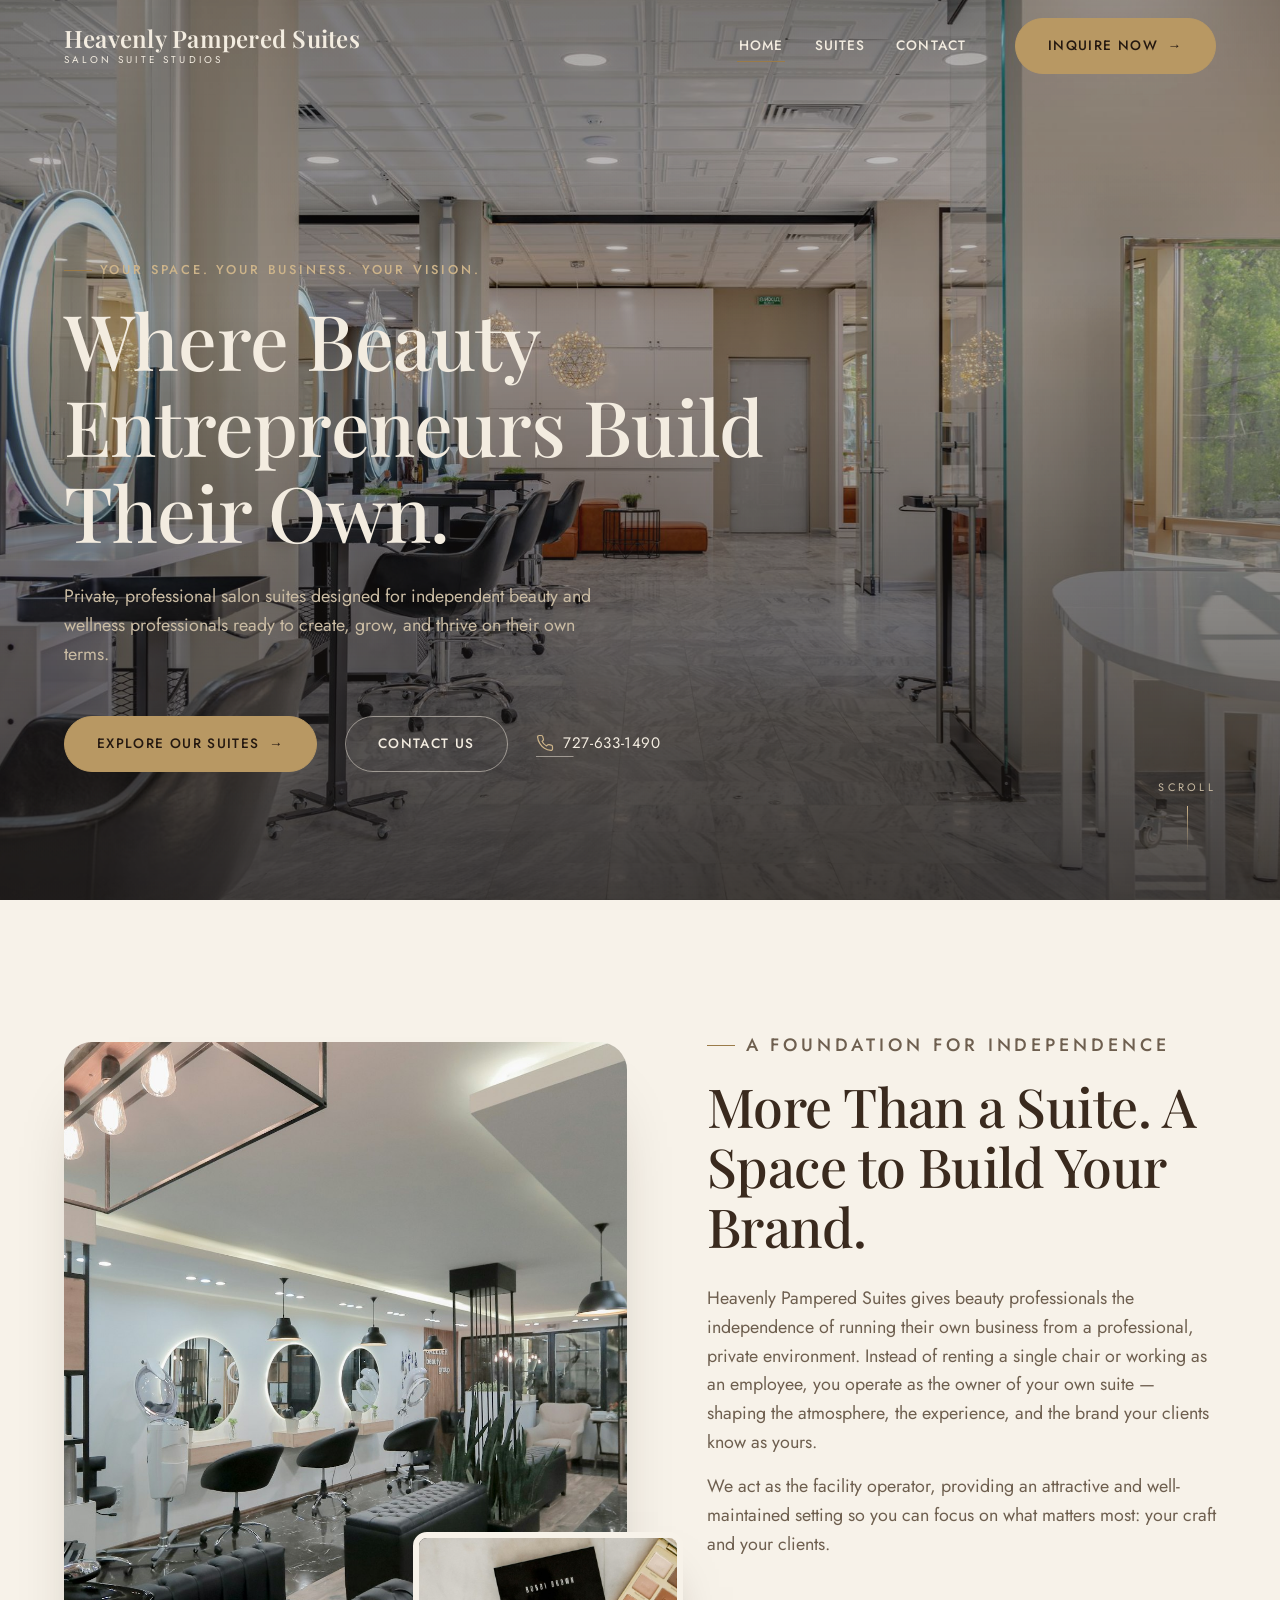
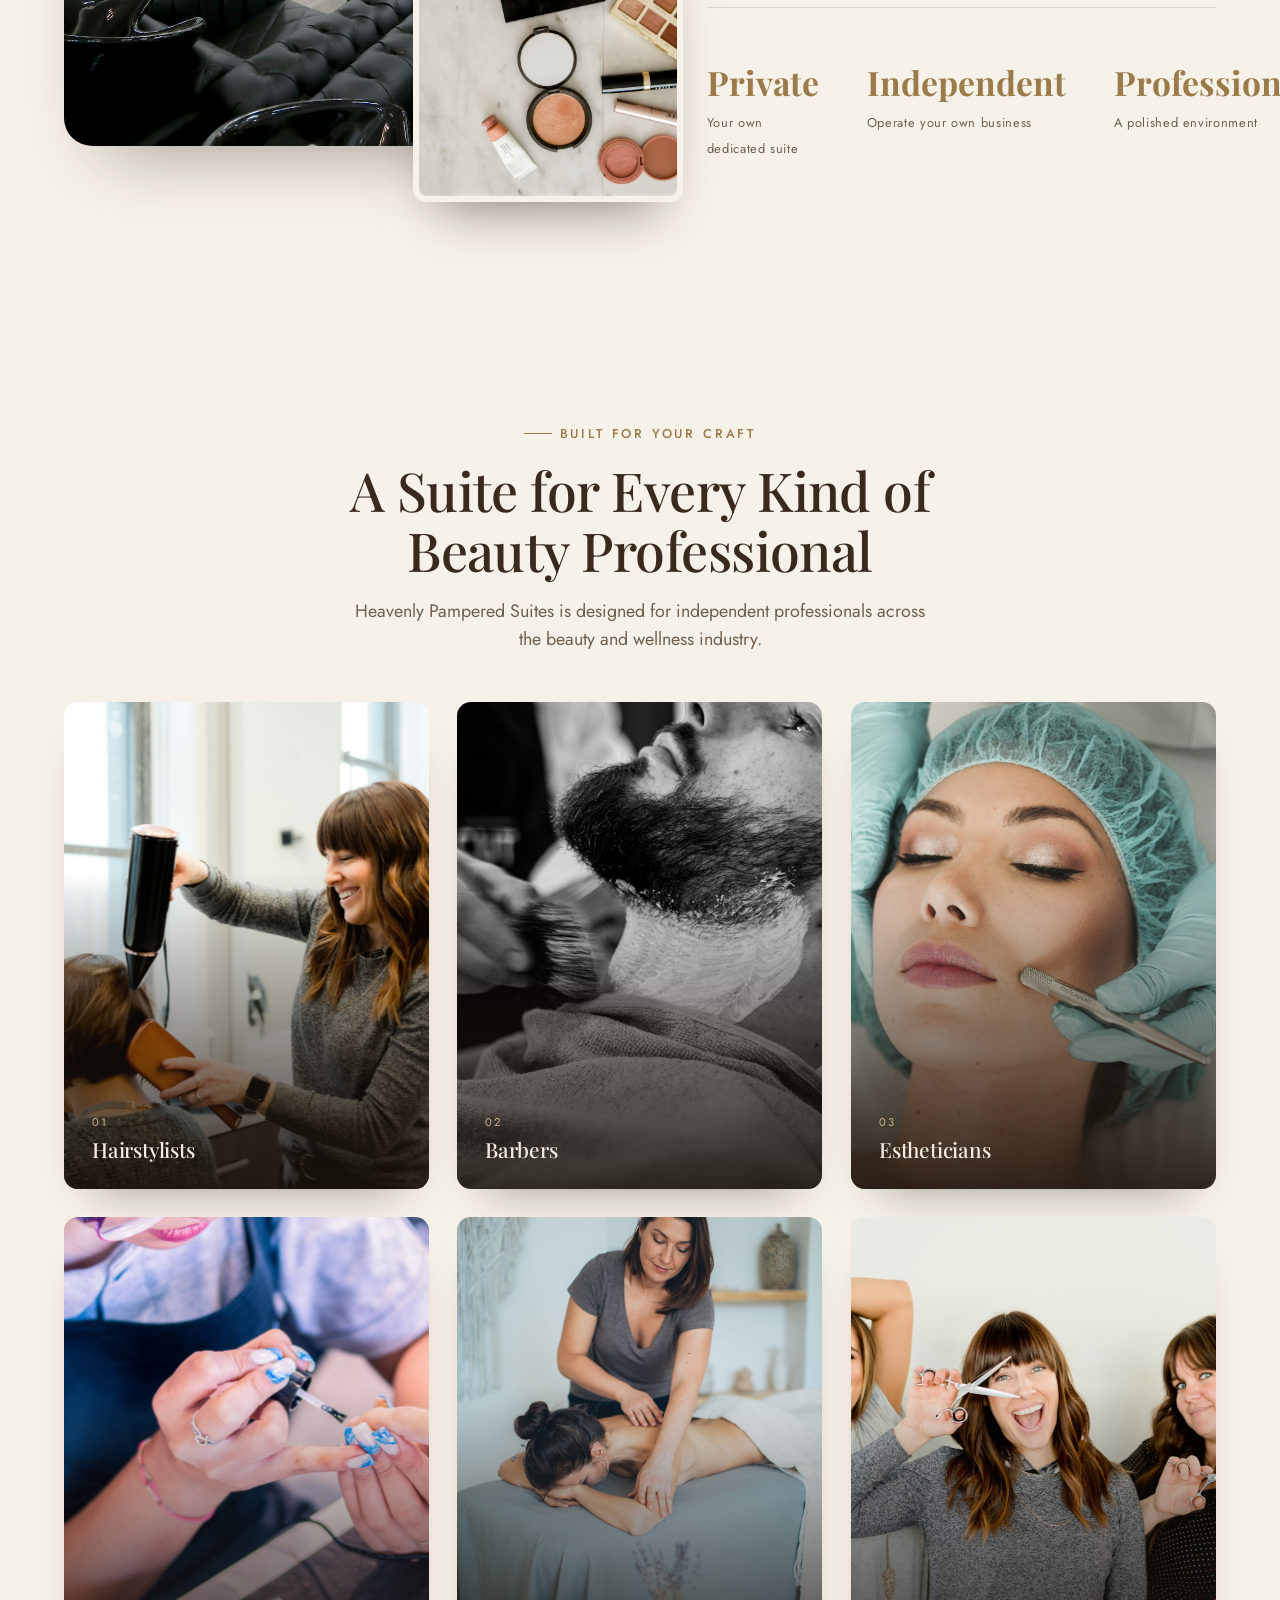
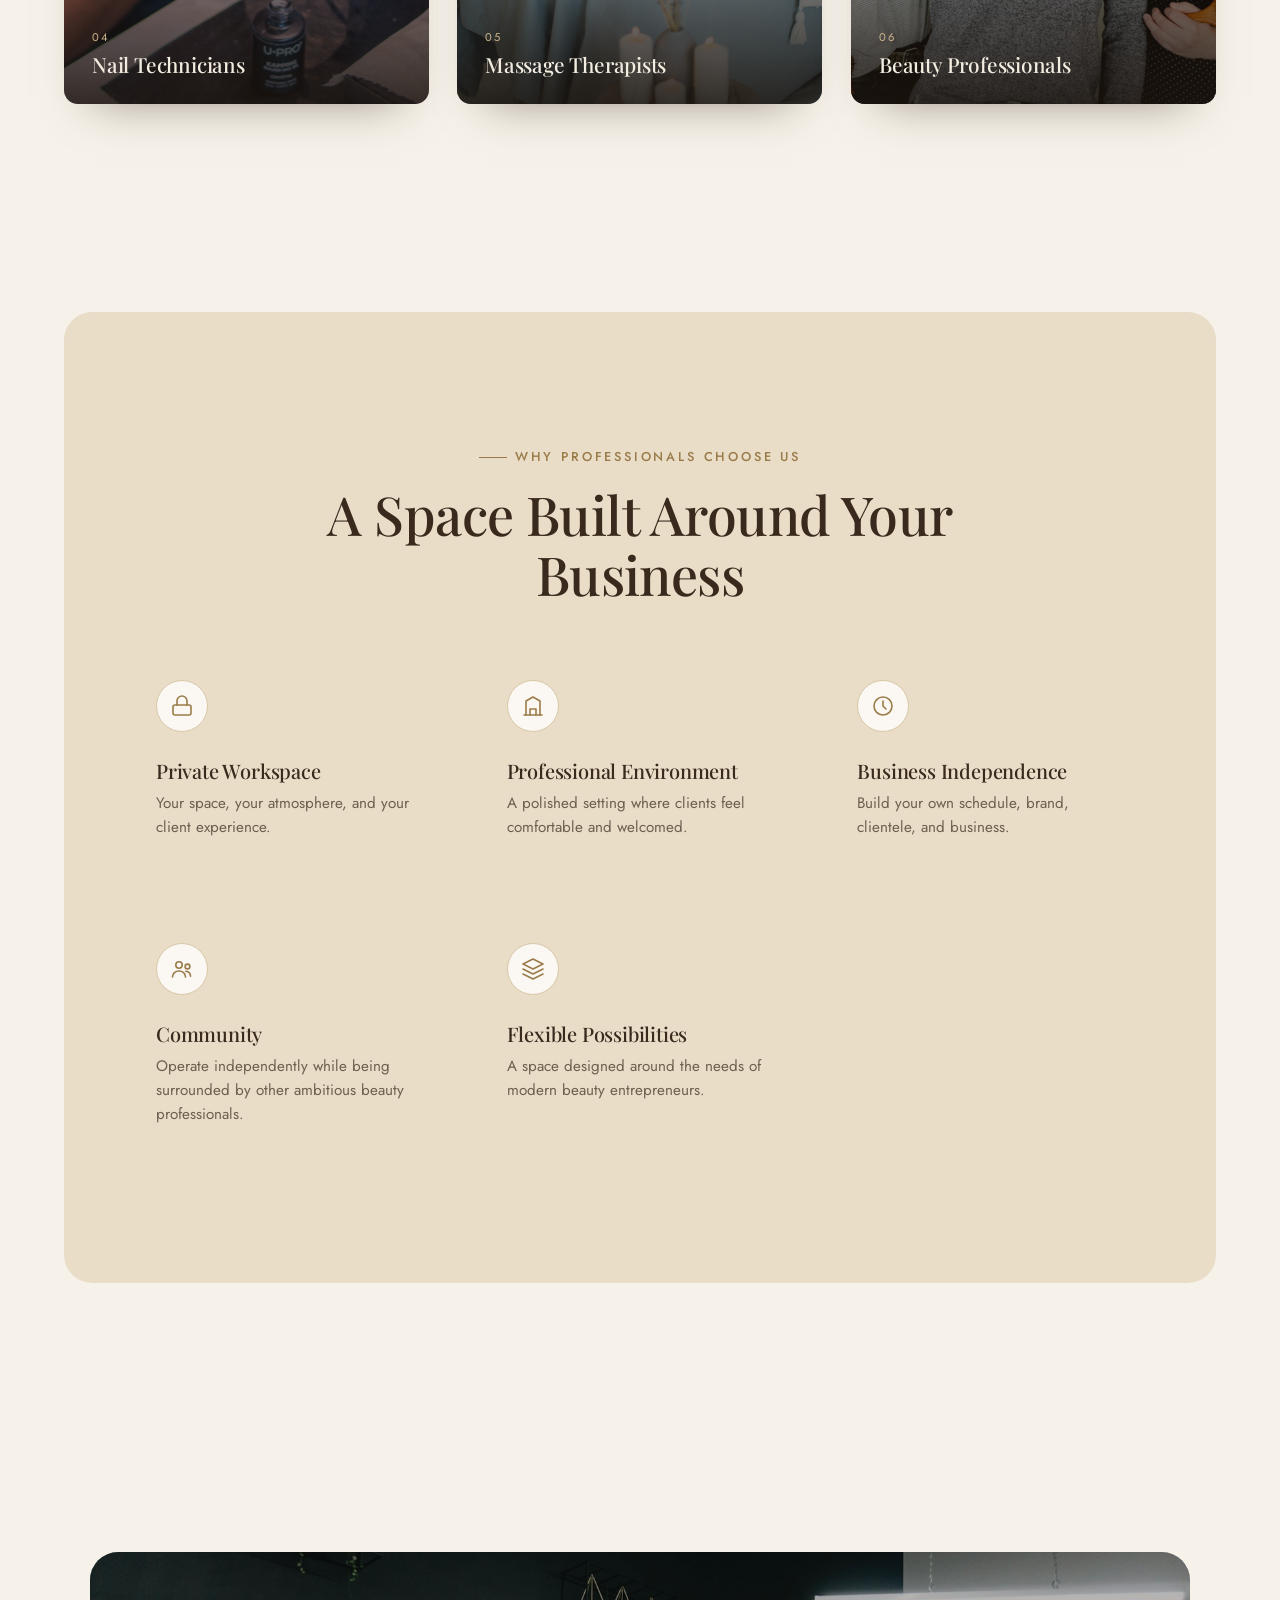
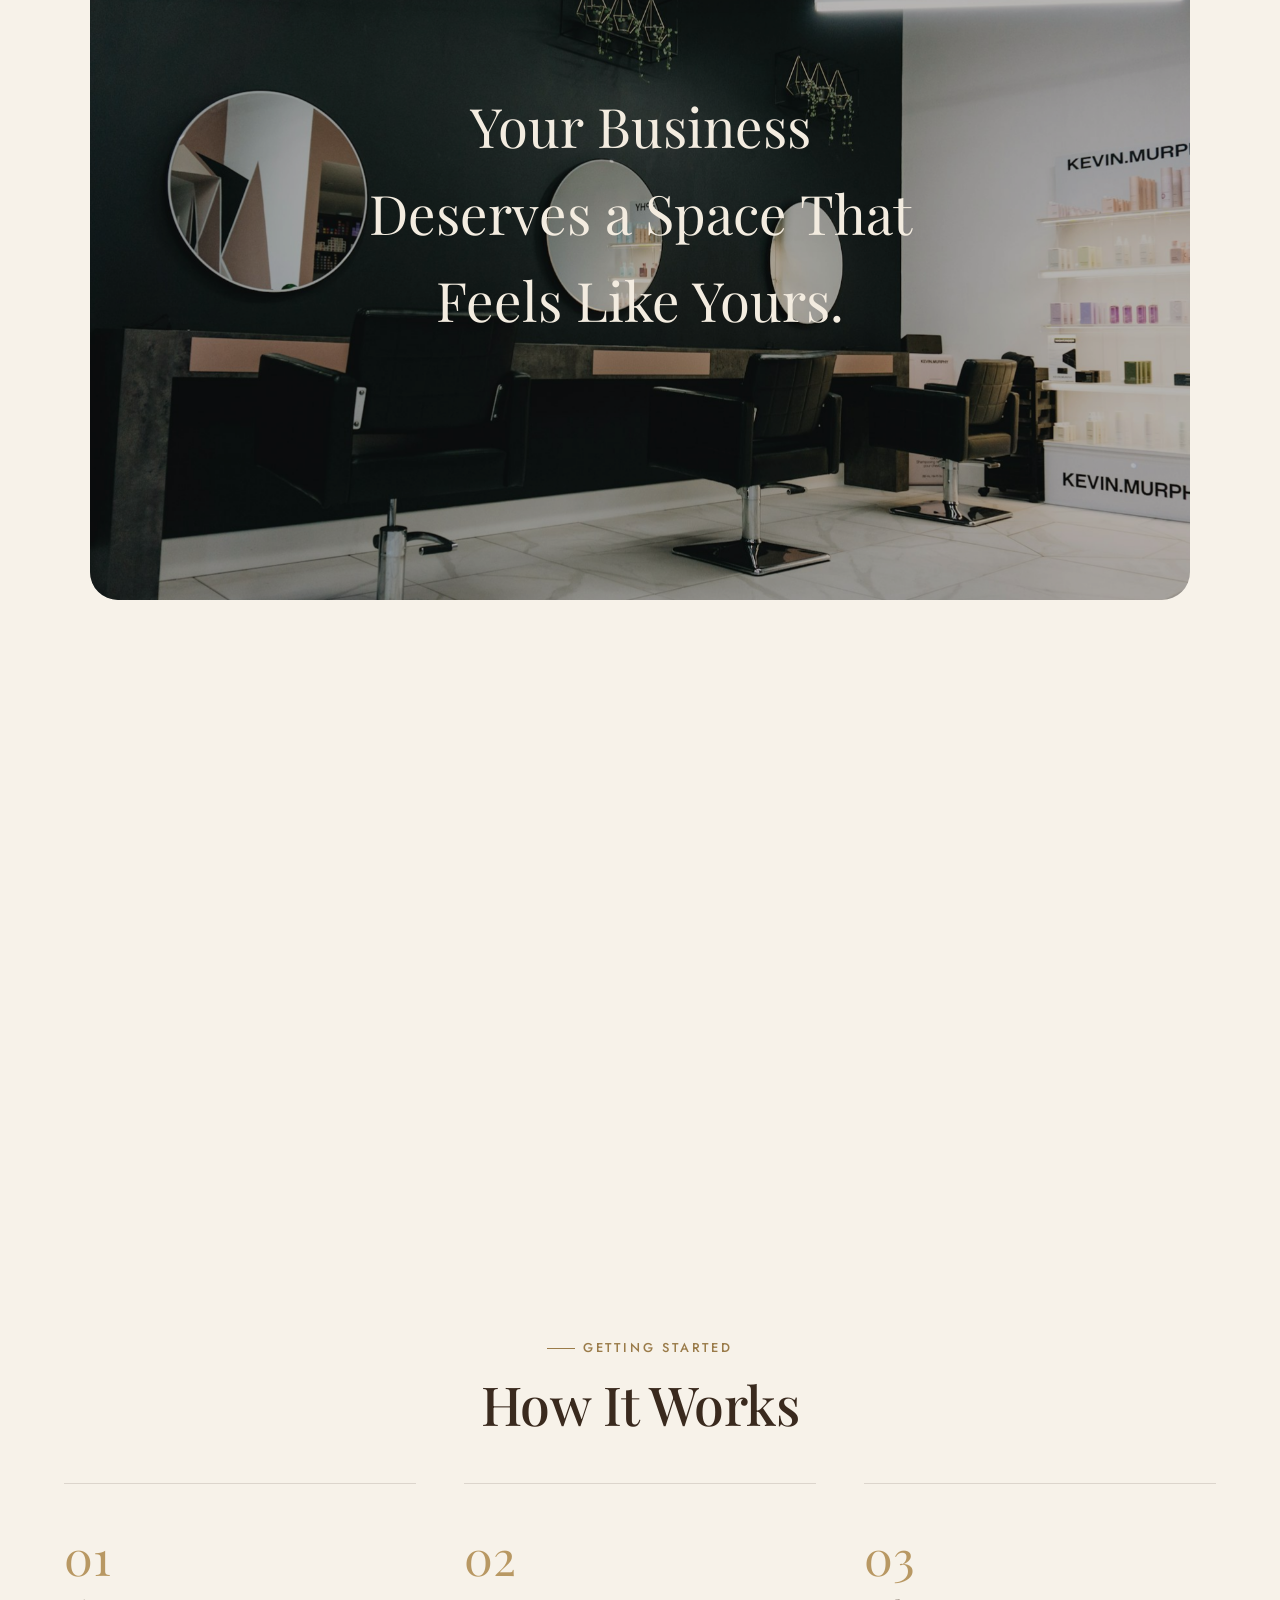
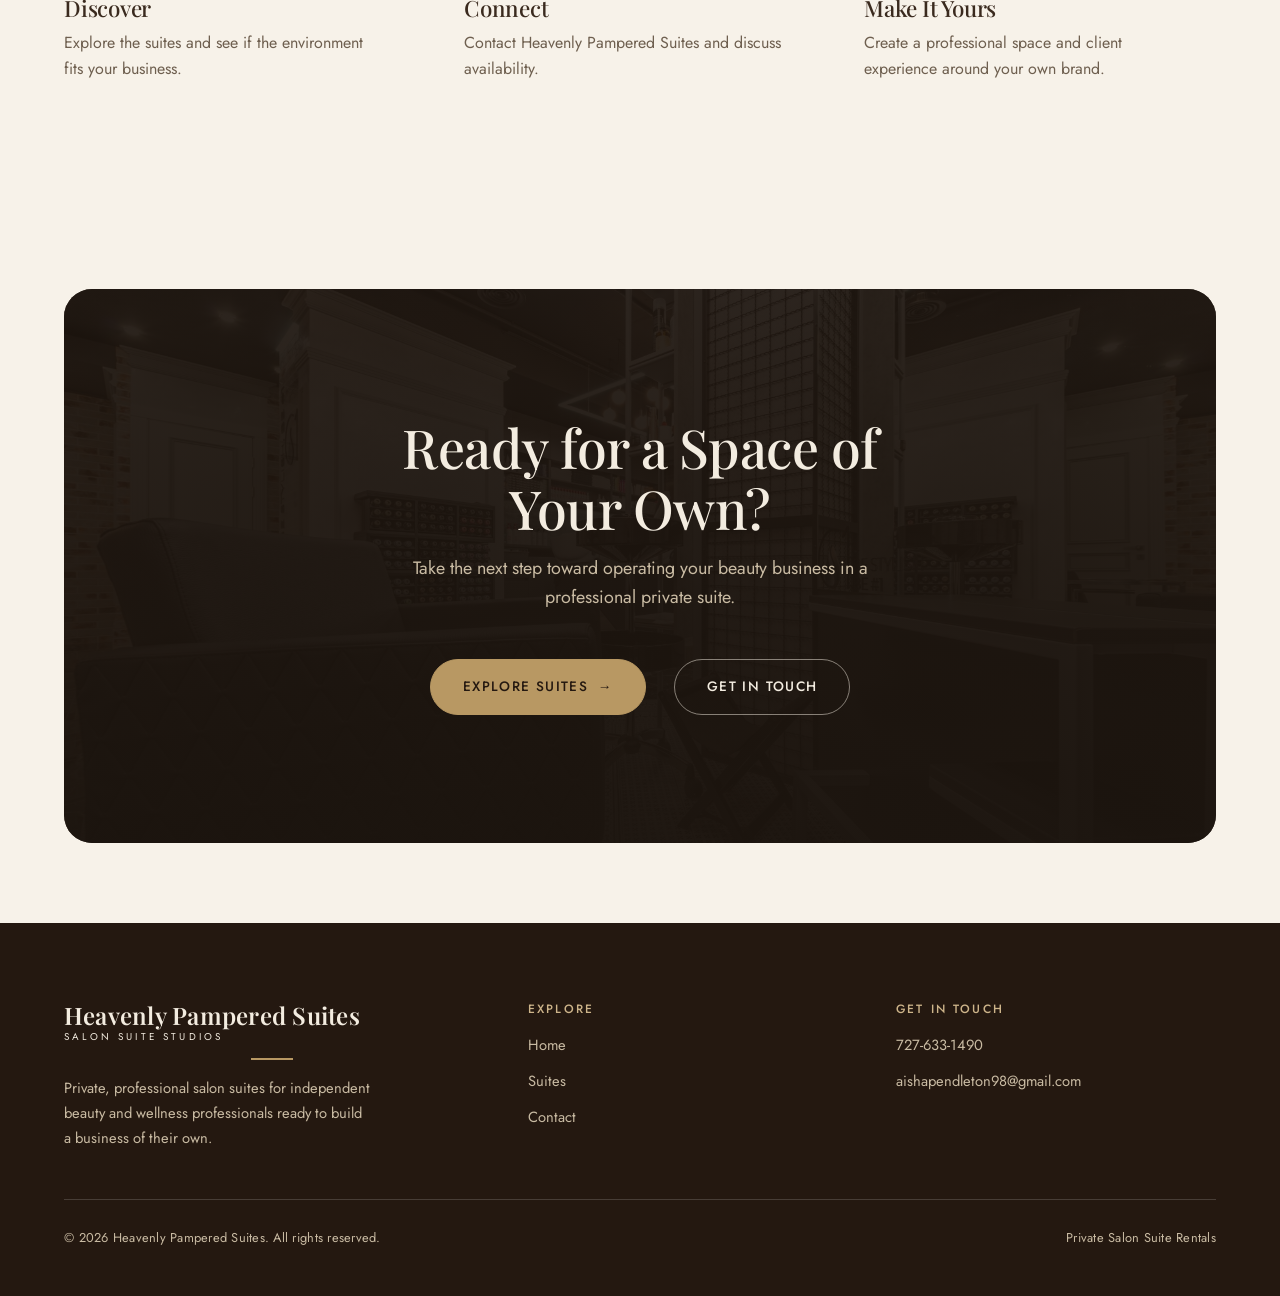
==== index.html @ f74e358b "Build Heavenly Pampered Suites website Production-ready 3-page static site (Home, Suites, Contact) f" ====
<!doctype html>
<html lang="en">
<head>
  <meta charset="UTF-8" />
  <meta name="viewport" content="width=device-width, initial-scale=1.0" />
  <title>Heavenly Pampered Suites | Private Salon Suites for Beauty Professionals</title>
  <meta name="description" content="Heavenly Pampered Suites offers private, professional salon suites for independent hairstylists, barbers, estheticians, nail technicians, and massage therapists ready to build their own business." />
  <link rel="canonical" href="index.html" />
  <link rel="icon" type="image/svg+xml" href="assets/images/favicon.svg" />

  <meta property="og:type" content="website" />
  <meta property="og:site_name" content="Heavenly Pampered Suites" />
  <meta property="og:title" content="Heavenly Pampered Suites | Private Salon Suites for Beauty Professionals" />
  <meta property="og:description" content="Private, professional salon suites designed for independent beauty and wellness professionals ready to create, grow, and thrive on their own terms." />
  <meta property="og:image" content="assets/images/luxury-salon-suites-marble-mirrors.jpg" />
  <meta name="twitter:card" content="summary_large_image" />

  <link rel="preconnect" href="https://fonts.googleapis.com" />
  <link rel="preconnect" href="https://fonts.gstatic.com" crossorigin />
  <link href="https://fonts.googleapis.com/css2?family=Playfair+Display:wght@500;600;700&family=Jost:wght@400;500;600&display=swap" rel="stylesheet" />

  <link rel="stylesheet" href="assets/css/style.css" />
  <link rel="stylesheet" href="assets/css/responsive.css" />

  <script type="application/ld+json">
  {
    "@context": "https://schema.org",
    "@type": "BeautySalon",
    "name": "Heavenly Pampered Suites",
    "description": "Private, professional salon suites rented to independent beauty and wellness professionals, including hairstylists, estheticians, barbers, nail technicians, and massage therapists.",
    "telephone": "+1-727-633-1490",
    "email": "aishapendleton98@gmail.com"
  }
  </script>
</head>
<body>
  <a class="skip-link" href="#main">Skip to content</a>

  <header class="site-header on-dark-hero">
    <div class="header-inner">
      <a href="index.html" class="wordmark">
        <strong>Heavenly Pampered Suites</strong>
        <small>Salon Suite Studios</small>
      </a>
      <nav class="main-nav" aria-label="Primary">
        <ul>
          <li><a href="index.html" class="is-active" aria-current="page">Home</a></li>
          <li><a href="suites.html">Suites</a></li>
          <li><a href="contact.html">Contact</a></li>
        </ul>
        <a href="contact.html" class="btn btn-gold nav-cta magnetic">Inquire Now <span class="btn-arrow" aria-hidden="true">&rarr;</span></a>
      </nav>
      <button class="menu-toggle" aria-label="Open menu" aria-expanded="false" aria-controls="mobile-drawer">
        <span></span><span></span><span></span>
      </button>
    </div>
  </header>

  <div class="mobile-drawer" id="mobile-drawer">
    <ul>
      <li><a href="index.html">Home</a></li>
      <li><a href="suites.html">Suites</a></li>
      <li><a href="contact.html">Contact</a></li>
    </ul>
    <div class="drawer-contact">
      <a href="tel:+17276331490">727-633-1490</a>
      <a href="mailto:aishapendleton98@gmail.com">aishapendleton98@gmail.com</a>
    </div>
    <a href="contact.html" class="btn btn-gold btn-block">Inquire Now</a>
  </div>

  <main id="main">
    <!-- ============================= HERO ============================= -->
    <section class="hero">
      <div class="hero-media" data-parallax-speed="0.4">
        <img
          src="assets/images/luxury-salon-suites-marble-mirrors.jpg"
          alt="Elegant private salon suite row with illuminated round mirrors and marble flooring"
          width="2000" height="1333"
          fetchpriority="high"
        />
      </div>
      <div class="hero-content container">
        <p class="eyebrow">Your Space. Your Business. Your Vision.</p>
        <h1 class="hero-title">Where Beauty Entrepreneurs Build Their Own.</h1>
        <p class="hero-sub">
          Private, professional salon suites designed for independent beauty and wellness
          professionals ready to create, grow, and thrive on their own terms.
        </p>
        <div class="hero-actions">
          <a href="suites.html" class="btn btn-gold magnetic">Explore Our Suites <span class="btn-arrow" aria-hidden="true">&rarr;</span></a>
          <a href="contact.html" class="btn btn-outline-light magnetic">Contact Us</a>
          <a href="tel:+17276331490" class="hero-phone link-underline">
            <svg viewBox="0 0 24 24" fill="none" stroke-width="1.6" stroke-linecap="round" stroke-linejoin="round" aria-hidden="true"><path d="M22 16.92v3a2 2 0 0 1-2.18 2 19.79 19.79 0 0 1-8.63-3.07 19.5 19.5 0 0 1-6-6 19.79 19.79 0 0 1-3.07-8.67A2 2 0 0 1 4.11 2h3a2 2 0 0 1 2 1.72c.127.96.361 1.903.7 2.81a2 2 0 0 1-.45 2.11L8.09 9.91a16 16 0 0 0 6 6l1.27-1.27a2 2 0 0 1 2.11-.45c.907.339 1.85.573 2.81.7A2 2 0 0 1 22 16.92z"/></svg>
            727-633-1490
          </a>
        </div>
      </div>
      <div class="hero-scroll-cue" aria-hidden="true">
        <span>Scroll</span>
        <span class="line"></span>
      </div>
    </section>

    <!-- ============================= INTRO ============================= -->
    <section class="section intro">
      <div class="container intro-grid">
        <div class="intro-media" data-reveal="scale">
          <div class="img-main">
            <img
              src="assets/images/luxury-salon-lounge-chandelier.jpg"
              alt="Luxurious salon lounge with tufted black chairs, round mirrors, and warm lighting"
              width="2000" height="1333" loading="lazy"
            />
          </div>
          <div class="img-detail">
            <img
              src="assets/images/makeup-flatlay-marble-gold.jpg"
              alt="Beauty products arranged on a marble surface in warm gold tones"
              width="1200" height="1200" loading="lazy"
            />
          </div>
        </div>
        <div class="intro-content" data-reveal data-reveal-group="intro">
          <p class="eyebrow">A Foundation for Independence</p>
          <h2>More Than a Suite. A Space to Build Your Brand.</h2>
          <p>
            Heavenly Pampered Suites gives beauty professionals the independence of running
            their own business from a professional, private environment. Instead of renting a
            single chair or working as an employee, you operate as the owner of your own suite
            — shaping the atmosphere, the experience, and the brand your clients know as yours.
          </p>
          <p>
            We act as the facility operator, providing an attractive and well-maintained setting
            so you can focus on what matters most: your craft and your clients.
          </p>
          <div class="intro-stats">
            <div>
              <strong>Private</strong>
              <span>Your own dedicated suite</span>
            </div>
            <div>
              <strong>Independent</strong>
              <span>Operate your own business</span>
            </div>
            <div>
              <strong>Professional</strong>
              <span>A polished environment</span>
            </div>
          </div>
        </div>
      </div>
    </section>

    <!-- ===================== PROFESSIONAL TYPES ===================== -->
    <section class="section pro-types">
      <div class="container">
        <div class="section-head center">
          <p class="eyebrow">Built For Your Craft</p>
          <h2 class="section-title">A Suite for Every Kind of Beauty Professional</h2>
          <p class="lede" style="margin-inline:auto;">
            Heavenly Pampered Suites is designed for independent professionals across the
            beauty and wellness industry.
          </p>
        </div>
        <div class="pro-grid" data-reveal-group="pro">
          <article class="pro-card" data-tilt data-reveal="rotate">
            <img src="assets/images/hairstylist-blowdry-bright-studio.jpg" alt="Hairstylist blow-drying a client's hair in a bright, modern studio" width="1600" height="2133" loading="lazy" />
            <div class="pro-card-label">
              <span class="num">01</span>
              <h3>Hairstylists</h3>
            </div>
          </article>
          <article class="pro-card" data-tilt data-reveal="rotate">
            <img src="assets/images/barber-shaving-client-closeup.jpg" alt="Barber carefully shaving a client's beard with a straight razor" width="1400" height="1867" loading="lazy" />
            <div class="pro-card-label">
              <span class="num">02</span>
              <h3>Barbers</h3>
            </div>
          </article>
          <article class="pro-card" data-tilt data-reveal="rotate">
            <img src="assets/images/esthetician-facial-treatment.jpg" alt="Esthetician performing a facial treatment on a client" width="1400" height="1867" loading="lazy" />
            <div class="pro-card-label">
              <span class="num">03</span>
              <h3>Estheticians</h3>
            </div>
          </article>
          <article class="pro-card" data-tilt data-reveal="rotate">
            <img src="assets/images/nail-tech-applying-polish-modern.jpg" alt="Nail technician applying polish to a client's nails in a modern studio" width="1400" height="1867" loading="lazy" />
            <div class="pro-card-label">
              <span class="num">04</span>
              <h3>Nail Technicians</h3>
            </div>
          </article>
          <article class="pro-card" data-tilt data-reveal="rotate">
            <img src="assets/images/massage-therapist-session-tasteful.jpg" alt="Massage therapist providing a treatment in a calm, softly lit room" width="1400" height="1867" loading="lazy" />
            <div class="pro-card-label">
              <span class="num">05</span>
              <h3>Massage Therapists</h3>
            </div>
          </article>
          <article class="pro-card" data-tilt data-reveal="rotate">
            <img src="assets/images/beauty-professionals-team.jpg" alt="A group of beauty professionals smiling together with styling tools" width="1400" height="1867" loading="lazy" />
            <div class="pro-card-label">
              <span class="num">06</span>
              <h3>Beauty Professionals</h3>
            </div>
          </article>
        </div>
      </div>
    </section>

    <!-- ============================= BENEFITS ============================= -->
    <section class="section section--tight">
      <div class="benefits-section section">
        <div class="container">
          <div class="section-head center">
            <p class="eyebrow">Why Professionals Choose Us</p>
            <h2 class="section-title">A Space Built Around Your Business</h2>
          </div>
          <div class="benefits-grid" data-reveal-group="benefits">
            <div class="benefit-item" data-reveal>
              <div class="benefit-icon">
                <svg viewBox="0 0 24 24" fill="none" stroke-width="1.6" stroke-linecap="round" stroke-linejoin="round" aria-hidden="true"><rect x="3" y="11" width="18" height="10" rx="2"/><path d="M7 11V7a5 5 0 0 1 10 0v4"/></svg>
              </div>
              <h3>Private Workspace</h3>
              <p>Your space, your atmosphere, and your client experience.</p>
            </div>
            <div class="benefit-item" data-reveal>
              <div class="benefit-icon">
                <svg viewBox="0 0 24 24" fill="none" stroke-width="1.6" stroke-linecap="round" stroke-linejoin="round" aria-hidden="true"><path d="M3 21h18"/><path d="M5 21V7l7-4 7 4v14"/><path d="M9 21v-6h6v6"/></svg>
              </div>
              <h3>Professional Environment</h3>
              <p>A polished setting where clients feel comfortable and welcomed.</p>
            </div>
            <div class="benefit-item" data-reveal>
              <div class="benefit-icon">
                <svg viewBox="0 0 24 24" fill="none" stroke-width="1.6" stroke-linecap="round" stroke-linejoin="round" aria-hidden="true"><circle cx="12" cy="12" r="9"/><path d="M12 7v5l3 3"/></svg>
              </div>
              <h3>Business Independence</h3>
              <p>Build your own schedule, brand, clientele, and business.</p>
            </div>
            <div class="benefit-item" data-reveal>
              <div class="benefit-icon">
                <svg viewBox="0 0 24 24" fill="none" stroke-width="1.6" stroke-linecap="round" stroke-linejoin="round" aria-hidden="true"><circle cx="9" cy="8" r="3.2"/><path d="M2.5 20c0-3.5 2.9-6 6.5-6s6.5 2.5 6.5 6"/><circle cx="17.5" cy="9.5" r="2.4"/><path d="M15.8 14.3c2.6.3 4.7 2.3 4.7 5"/></svg>
              </div>
              <h3>Community</h3>
              <p>Operate independently while being surrounded by other ambitious beauty professionals.</p>
            </div>
            <div class="benefit-item" data-reveal>
              <div class="benefit-icon">
                <svg viewBox="0 0 24 24" fill="none" stroke-width="1.6" stroke-linecap="round" stroke-linejoin="round" aria-hidden="true"><path d="M12 2 2 7l10 5 10-5-10-5Z"/><path d="M2 17l10 5 10-5"/><path d="M2 12l10 5 10-5"/></svg>
              </div>
              <h3>Flexible Possibilities</h3>
              <p>A space designed around the needs of modern beauty entrepreneurs.</p>
            </div>
          </div>
        </div>
      </div>
    </section>

    <!-- ===================== IMMERSIVE SCROLL MOMENT ===================== -->
    <section class="immersive">
      <div class="immersive-sticky">
        <div class="immersive-media">
          <img src="assets/images/modern-salon-interior-round-mirrors.jpg" alt="Modern salon interior with round illuminated mirrors and a dark feature wall" width="2000" height="1333" loading="lazy" />
        </div>
        <p class="immersive-text">Your Business Deserves a Space That Feels Like Yours.</p>
      </div>
    </section>

    <!-- ============================= HOW IT WORKS ============================= -->
    <section class="section">
      <div class="container">
        <div class="section-head center">
          <p class="eyebrow">Getting Started</p>
          <h2 class="section-title">How It Works</h2>
        </div>
        <div class="steps-grid" data-reveal-group="steps">
          <div class="step-item" data-reveal>
            <span class="step-number">01</span>
            <h3>Discover</h3>
            <p>Explore the suites and see if the environment fits your business.</p>
          </div>
          <div class="step-item" data-reveal>
            <span class="step-number">02</span>
            <h3>Connect</h3>
            <p>Contact Heavenly Pampered Suites and discuss availability.</p>
          </div>
          <div class="step-item" data-reveal>
            <span class="step-number">03</span>
            <h3>Make It Yours</h3>
            <p>Create a professional space and client experience around your own brand.</p>
          </div>
        </div>
      </div>
    </section>

    <!-- ============================= CTA ============================= -->
    <section class="section section--tight">
      <div class="cta-band" data-reveal="scale">
        <div class="cta-band-bg">
          <img src="assets/images/salon-black-chair-mirror-columns.jpg" alt="" aria-hidden="true" loading="lazy" />
        </div>
        <div class="container">
          <h2>Ready for a Space of Your Own?</h2>
          <p>Take the next step toward operating your beauty business in a professional private suite.</p>
          <div class="cta-band-actions">
            <a href="suites.html" class="btn btn-gold magnetic">Explore Suites <span class="btn-arrow" aria-hidden="true">&rarr;</span></a>
            <a href="contact.html" class="btn btn-outline-light magnetic">Get in Touch</a>
          </div>
        </div>
      </div>
    </section>
  </main>

  <footer class="site-footer">
    <div class="container">
      <div class="footer-grid">
        <div class="footer-brand">
          <a href="index.html" class="wordmark">
            <strong>Heavenly Pampered Suites</strong>
            <small>Salon Suite Studios</small>
          </a>
          <hr class="footer-gold-rule" />
          <p>Private, professional salon suites for independent beauty and wellness professionals ready to build a business of their own.</p>
        </div>
        <div class="footer-col">
          <h4>Explore</h4>
          <ul>
            <li><a href="index.html">Home</a></li>
            <li><a href="suites.html">Suites</a></li>
            <li><a href="contact.html">Contact</a></li>
          </ul>
        </div>
        <div class="footer-col">
          <h4>Get in Touch</h4>
          <ul>
            <li><a href="tel:+17276331490">727-633-1490</a></li>
            <li><a href="mailto:aishapendleton98@gmail.com">aishapendleton98@gmail.com</a></li>
          </ul>
        </div>
      </div>
      <div class="footer-bottom">
        <span>&copy; <span id="year"></span> Heavenly Pampered Suites. All rights reserved.</span>
        <span>Private Salon Suite Rentals</span>
      </div>
    </div>
  </footer>

  <script>document.getElementById("year").textContent = new Date().getFullYear();</script>
  <script src="assets/js/animations.js"></script>
  <script src="assets/js/main.js"></script>
</body>
</html>
---- assets/css/style.css ----
/* ==========================================================================
   Heavenly Pampered Suites — Core Stylesheet
   Luxury salon-suite rental brand: warm cream, chocolate, champagne gold.
   ========================================================================== */

/* ---------- Design Tokens ---------- */
:root {
  /* Color palette */
  --color-cream: #f7f2e9;
  --color-off-white: #fbf8f3;
  --color-beige: #e9ddc8;
  --color-beige-dark: #d9c8a8;
  --color-champagne: #b89863;
  --color-champagne-light: #cdb48a;
  --color-champagne-dark: #9a7b49;
  --color-chocolate: #3a2a1e;
  --color-chocolate-deep: #241810;
  --color-charcoal: #1b1714;
  --color-text: #2c2219;
  --color-text-muted: #6e5f4f;
  --color-text-on-dark: #f3ece0;
  --color-text-on-dark-muted: #c9bba3;
  --color-border: rgba(58, 42, 30, 0.14);
  --color-border-light: rgba(255, 255, 255, 0.16);
  --color-white: #ffffff;

  /* Typography */
  --font-serif: "Playfair Display", "Iowan Old Style", Georgia, "Times New Roman", serif;
  --font-sans: "Jost", "Helvetica Neue", Arial, sans-serif;

  --fs-h1: clamp(2.6rem, 6vw, 5.2rem);
  --fs-h2: clamp(2rem, 4.2vw, 3.4rem);
  --fs-h3: clamp(1.4rem, 2.4vw, 1.9rem);
  --fs-body-lg: clamp(1.05rem, 1.4vw, 1.25rem);
  --fs-body: 1rem;
  --fs-small: 0.875rem;
  --fs-eyebrow: 0.8rem;

  /* Spacing scale */
  --space-xs: 0.5rem;
  --space-sm: 1rem;
  --space-md: 1.75rem;
  --space-lg: 3rem;
  --space-xl: 5rem;
  --space-2xl: 8rem;

  /* Layout */
  --container-width: 1280px;
  --container-pad: clamp(1.25rem, 5vw, 4rem);
  --radius-sm: 6px;
  --radius-md: 14px;
  --radius-lg: 28px;

  /* Motion */
  --ease-editorial: cubic-bezier(0.22, 1, 0.36, 1);
  --ease-soft: cubic-bezier(0.4, 0, 0.2, 1);
  --dur-fast: 0.25s;
  --dur-med: 0.6s;
  --dur-slow: 1.1s;

  --header-h: 92px;
}

/* ---------- Reset ---------- */
*,
*::before,
*::after {
  box-sizing: border-box;
}

html {
  scroll-behavior: smooth;
  overflow-x: hidden;
  width: 100%;
}

body {
  margin: 0;
  background: var(--color-cream);
  color: var(--color-text);
  font-family: var(--font-sans);
  font-size: var(--fs-body);
  line-height: 1.6;
  -webkit-font-smoothing: antialiased;
  text-rendering: optimizeLegibility;
  overflow-x: hidden;
}

img {
  max-width: 100%;
  display: block;
}

a {
  color: inherit;
  text-decoration: none;
}

ul,
ol {
  margin: 0;
  padding: 0;
  list-style: none;
}

button {
  font-family: inherit;
  cursor: pointer;
}

h1, h2, h3, h4 {
  font-family: var(--font-serif);
  font-weight: 500;
  line-height: 1.12;
  margin: 0;
  color: var(--color-chocolate);
  letter-spacing: -0.01em;
}

p {
  margin: 0;
}

input,
select,
textarea {
  font-family: inherit;
  font-size: 1rem;
}

/* Visible focus states — accessibility */
a:focus-visible,
button:focus-visible,
input:focus-visible,
select:focus-visible,
textarea:focus-visible,
[tabindex]:focus-visible {
  outline: 2px solid var(--color-champagne-dark);
  outline-offset: 3px;
  border-radius: 2px;
}

.skip-link {
  position: absolute;
  left: -9999px;
  top: 0;
  background: var(--color-chocolate);
  color: var(--color-text-on-dark);
  padding: 0.9rem 1.4rem;
  z-index: 1000;
  font-family: var(--font-sans);
  font-size: 0.9rem;
  letter-spacing: 0.04em;
  border-radius: 0 0 var(--radius-sm) 0;
}

.skip-link:focus {
  left: 0;
}

/* ---------- Layout helpers ---------- */
.container {
  width: 100%;
  max-width: var(--container-width);
  margin-inline: auto;
  padding-inline: var(--container-pad);
}

.section {
  padding-block: var(--space-2xl);
  position: relative;
}

.section--tight {
  padding-block: var(--space-xl);
}

.section-head {
  max-width: 640px;
  margin-bottom: var(--space-lg);
}

.section-head.center {
  margin-inline: auto;
  text-align: center;
}

.eyebrow {
  display: inline-flex;
  align-items: center;
  gap: 0.6em;
  font-family: var(--font-sans);
  font-size: var(--fs-eyebrow);
  letter-spacing: 0.22em;
  text-transform: uppercase;
  color: var(--color-champagne-dark);
  font-weight: 500;
  margin-bottom: var(--space-sm);
}

.eyebrow::before {
  content: "";
  width: 28px;
  height: 1px;
  background: var(--color-champagne-dark);
  display: inline-block;
}

.eyebrow--on-dark {
  color: var(--color-champagne-light);
}

.eyebrow--on-dark::before {
  background: var(--color-champagne-light);
}

h2.section-title {
  font-size: var(--fs-h2);
}

.lede {
  font-size: var(--fs-body-lg);
  color: var(--color-text-muted);
  margin-top: var(--space-sm);
  max-width: 54ch;
}

.visually-hidden {
  position: absolute;
  width: 1px;
  height: 1px;
  padding: 0;
  margin: -1px;
  overflow: hidden;
  clip: rect(0, 0, 0, 0);
  white-space: nowrap;
  border: 0;
}

/* ---------- Buttons ---------- */
.btn {
  position: relative;
  display: inline-flex;
  align-items: center;
  justify-content: center;
  gap: 0.6rem;
  padding: 1rem 2rem;
  font-family: var(--font-sans);
  font-size: 0.85rem;
  font-weight: 500;
  letter-spacing: 0.1em;
  text-transform: uppercase;
  border-radius: 999px;
  border: 1px solid transparent;
  transition: transform var(--dur-fast) var(--ease-soft),
    box-shadow var(--dur-fast) var(--ease-soft),
    background-color var(--dur-fast) var(--ease-soft),
    color var(--dur-fast) var(--ease-soft),
    border-color var(--dur-fast) var(--ease-soft);
  will-change: transform;
}

.btn-arrow {
  display: inline-block;
  transition: transform var(--dur-fast) var(--ease-soft);
}

.btn:hover .btn-arrow {
  transform: translateX(5px);
}

.btn-primary {
  background: var(--color-chocolate);
  color: var(--color-text-on-dark);
  border-color: var(--color-chocolate);
}

.btn-primary:hover {
  background: var(--color-chocolate-deep);
  box-shadow: 0 14px 30px -12px rgba(36, 24, 16, 0.55);
  transform: translateY(-2px);
}

.btn-secondary {
  background: transparent;
  color: var(--color-chocolate);
  border-color: var(--color-chocolate);
}

.btn-secondary:hover {
  background: var(--color-chocolate);
  color: var(--color-text-on-dark);
  transform: translateY(-2px);
}

.btn-gold {
  background: var(--color-champagne);
  color: var(--color-chocolate-deep);
  border-color: var(--color-champagne);
}

.btn-gold:hover {
  background: var(--color-champagne-light);
  transform: translateY(-2px);
  box-shadow: 0 14px 30px -14px rgba(184, 152, 99, 0.6);
}

.btn-outline-light {
  background: transparent;
  color: var(--color-text-on-dark);
  border-color: rgba(243, 236, 224, 0.5);
}

.btn-outline-light:hover {
  background: var(--color-text-on-dark);
  color: var(--color-chocolate-deep);
  transform: translateY(-2px);
}

.btn-block {
  width: 100%;
}

/* Magnetic button wrapper target (JS adds transform) */
.magnetic {
  transition: transform 0.18s var(--ease-soft);
}

/* ---------- Text link w/ underline reveal ---------- */
.link-underline {
  position: relative;
  display: inline-block;
  padding-bottom: 2px;
}

.link-underline::after {
  content: "";
  position: absolute;
  left: 0;
  bottom: 0;
  width: 100%;
  height: 1px;
  background: currentColor;
  transform: scaleX(0.3);
  transform-origin: left;
  opacity: 0.5;
  transition: transform var(--dur-fast) var(--ease-soft), opacity var(--dur-fast) var(--ease-soft);
}

.link-underline:hover::after {
  transform: scaleX(1);
  opacity: 1;
}

/* ==========================================================================
   Header / Navigation
   ========================================================================== */
.site-header {
  position: fixed;
  top: 0;
  left: 0;
  right: 0;
  z-index: 500;
  height: var(--header-h);
  display: flex;
  align-items: center;
  background: transparent;
  transition: background-color var(--dur-med) var(--ease-soft),
    box-shadow var(--dur-med) var(--ease-soft),
    height var(--dur-fast) var(--ease-soft),
    border-color var(--dur-med) var(--ease-soft);
  border-bottom: 1px solid transparent;
}

.site-header.is-scrolled {
  background: rgba(247, 242, 233, 0.92);
  backdrop-filter: blur(14px) saturate(140%);
  -webkit-backdrop-filter: blur(14px) saturate(140%);
  box-shadow: 0 10px 30px -20px rgba(36, 24, 16, 0.4);
  border-bottom-color: var(--color-border);
  height: 78px;
}

.site-header.on-dark-hero:not(.is-scrolled) .wordmark,
.site-header.on-dark-hero:not(.is-scrolled) .main-nav a:not(.btn),
.site-header.on-dark-hero:not(.is-scrolled) .wordmark small {
  color: var(--color-text-on-dark);
}

.header-inner {
  width: 100%;
  max-width: var(--container-width);
  margin-inline: auto;
  padding-inline: var(--container-pad);
  display: flex;
  align-items: center;
  justify-content: space-between;
  gap: var(--space-md);
}

.wordmark {
  display: flex;
  flex-direction: column;
  line-height: 1;
  color: var(--color-chocolate);
  transition: color var(--dur-fast) var(--ease-soft);
}

.wordmark strong {
  font-family: var(--font-serif);
  font-size: 1.5rem;
  letter-spacing: 0.01em;
  font-weight: 600;
}

.wordmark small {
  margin-top: 0.3rem;
  font-family: var(--font-sans);
  font-size: 0.62rem;
  letter-spacing: 0.32em;
  text-transform: uppercase;
  color: var(--color-champagne-dark);
}

.main-nav {
  display: flex;
  align-items: center;
  gap: var(--space-lg);
}

.main-nav ul {
  display: flex;
  align-items: center;
  gap: var(--space-md);
}

.main-nav a:not(.btn) {
  font-size: 0.85rem;
  letter-spacing: 0.08em;
  text-transform: uppercase;
  color: var(--color-chocolate);
  font-weight: 500;
  position: relative;
  padding: 0.4rem 0.1rem;
  transition: color var(--dur-fast) var(--ease-soft);
}

.main-nav a:not(.btn)::after {
  content: "";
  position: absolute;
  left: 0;
  bottom: 0;
  width: 100%;
  height: 1px;
  background: var(--color-champagne-dark);
  transform: scaleX(0);
  transform-origin: right;
  transition: transform var(--dur-fast) var(--ease-soft);
}

.main-nav a:not(.btn):hover::after,
.main-nav a.is-active::after {
  transform: scaleX(1);
  transform-origin: left;
}

.nav-cta {
  display: inline-flex;
}

.nav-phone {
  display: none;
}

.menu-toggle {
  display: none;
  flex-direction: column;
  justify-content: center;
  align-items: center;
  gap: 5px;
  width: 44px;
  height: 44px;
  background: transparent;
  border: 1px solid var(--color-border);
  border-radius: 50%;
}

.menu-toggle span {
  display: block;
  width: 18px;
  height: 1.5px;
  background: var(--color-chocolate);
  transition: transform var(--dur-fast) var(--ease-soft), opacity var(--dur-fast) var(--ease-soft);
}

.site-header.on-dark-hero:not(.is-scrolled) .menu-toggle span {
  background: var(--color-text-on-dark);
}

.menu-toggle[aria-expanded="true"] span:nth-child(1) {
  transform: translateY(6.5px) rotate(45deg);
}

.menu-toggle[aria-expanded="true"] span:nth-child(2) {
  opacity: 0;
}

.menu-toggle[aria-expanded="true"] span:nth-child(3) {
  transform: translateY(-6.5px) rotate(-45deg);
}

/* Mobile drawer */
.mobile-drawer {
  position: fixed;
  inset: 0;
  z-index: 490;
  background: var(--color-chocolate-deep);
  color: var(--color-text-on-dark);
  display: flex;
  flex-direction: column;
  justify-content: center;
  padding: var(--space-2xl) var(--space-lg);
  transform: translateX(100%);
  transition: transform var(--dur-med) var(--ease-editorial);
  visibility: hidden;
}

.mobile-drawer.is-open {
  transform: translateX(0);
  visibility: visible;
}

.mobile-drawer ul {
  display: flex;
  flex-direction: column;
  gap: var(--space-md);
  margin-bottom: var(--space-lg);
}

.mobile-drawer a:not(.btn) {
  font-family: var(--font-serif);
  font-size: 2rem;
  color: var(--color-text-on-dark);
}

.mobile-drawer .drawer-contact {
  display: flex;
  flex-direction: column;
  gap: 0.5rem;
  font-size: 0.95rem;
  color: var(--color-text-on-dark-muted);
  margin-bottom: var(--space-lg);
}

.mobile-drawer .drawer-contact a {
  color: var(--color-champagne-light);
}

/* ==========================================================================
   Hero
   ========================================================================== */
.hero {
  position: relative;
  min-height: 100svh;
  display: flex;
  align-items: flex-end;
  overflow: hidden;
  background: var(--color-chocolate-deep);
  perspective: 1200px;
}

.hero-media {
  position: absolute;
  inset: 0;
  overflow: hidden;
}

.hero-media img {
  width: 100%;
  height: 100%;
  object-fit: cover;
  transform: scale(1.15) translateZ(0);
  transition: transform 1.6s var(--ease-editorial);
}

.hero.is-loaded .hero-media img {
  transform: scale(1.06) translateZ(0);
}

.hero-media::after {
  content: "";
  position: absolute;
  inset: 0;
  background: linear-gradient(
    180deg,
    rgba(27, 23, 20, 0.35) 0%,
    rgba(27, 23, 20, 0.25) 35%,
    rgba(27, 23, 20, 0.78) 100%
  );
}

.hero-content {
  position: relative;
  z-index: 2;
  width: 100%;
  padding-block: calc(var(--header-h) + var(--space-xl)) var(--space-2xl);
  color: var(--color-text-on-dark);
}

.hero-content .eyebrow {
  color: var(--color-champagne-light);
  opacity: 0;
  transform: translateY(16px);
}

.hero-title {
  font-size: var(--fs-h1);
  max-width: 16ch;
  color: var(--color-text-on-dark);
  opacity: 0;
  transform: translateY(26px);
}

.hero-sub {
  margin-top: var(--space-md);
  max-width: 48ch;
  font-size: var(--fs-body-lg);
  color: var(--color-text-on-dark-muted);
  opacity: 0;
  transform: translateY(20px);
}

.hero-actions {
  margin-top: var(--space-lg);
  display: flex;
  flex-wrap: wrap;
  align-items: center;
  gap: var(--space-md);
  opacity: 0;
  transform: translateY(18px);
}

.hero-phone {
  display: inline-flex;
  align-items: center;
  gap: 0.6rem;
  font-size: 0.95rem;
  letter-spacing: 0.04em;
  color: var(--color-text-on-dark);
}

.hero-phone svg {
  width: 18px;
  height: 18px;
  stroke: var(--color-champagne-light);
}

.hero.is-loaded .hero-content .eyebrow,
.hero.is-loaded .hero-title,
.hero.is-loaded .hero-sub,
.hero.is-loaded .hero-actions {
  opacity: 1;
  transform: translateY(0);
  transition: opacity 1s var(--ease-editorial), transform 1s var(--ease-editorial);
}

.hero.is-loaded .hero-content .eyebrow { transition-delay: 0.25s; }
.hero.is-loaded .hero-title { transition-delay: 0.42s; }
.hero.is-loaded .hero-sub { transition-delay: 0.62s; }
.hero.is-loaded .hero-actions { transition-delay: 0.8s; }

.hero-scroll-cue {
  position: absolute;
  right: var(--container-pad);
  bottom: var(--space-lg);
  z-index: 2;
  display: flex;
  flex-direction: column;
  align-items: center;
  gap: 0.6rem;
  color: var(--color-text-on-dark-muted);
  font-size: 0.68rem;
  letter-spacing: 0.3em;
  text-transform: uppercase;
  opacity: 0;
}

.hero.is-loaded .hero-scroll-cue {
  opacity: 1;
  transition: opacity 1s var(--ease-editorial) 1.1s;
}

.hero-scroll-cue .line {
  width: 1px;
  height: 46px;
  background: linear-gradient(var(--color-champagne-light), transparent);
}

/* smaller page hero (Suites / Contact) */
.page-hero {
  min-height: 74vh;
  align-items: center;
}

.page-hero .hero-content {
  padding-block: calc(var(--header-h) + var(--space-lg)) var(--space-xl);
}

/* ==========================================================================
   Intro / asymmetric editorial section
   ========================================================================== */
.intro-grid {
  display: grid;
  grid-template-columns: 1.05fr 0.95fr;
  gap: var(--space-xl);
  align-items: center;
}

.intro-media {
  position: relative;
  transform-style: preserve-3d;
  min-width: 0;
}

.intro-content {
  min-width: 0;
}

.intro-media .img-main {
  border-radius: var(--radius-lg);
  overflow: hidden;
  box-shadow: 0 40px 70px -40px rgba(36, 24, 16, 0.45);
}

.intro-media .img-main img {
  aspect-ratio: 4 / 5;
  object-fit: cover;
  width: 100%;
  height: auto;
}

.intro-media .img-detail {
  position: absolute;
  width: 48%;
  bottom: -8%;
  right: -10%;
  border-radius: var(--radius-md);
  overflow: hidden;
  border: 6px solid var(--color-cream);
  box-shadow: 0 30px 50px -25px rgba(36, 24, 16, 0.5);
}

.intro-media .img-detail img {
  aspect-ratio: 1 / 1;
  object-fit: cover;
  width: 100%;
  height: auto;
}

.intro-content h2 {
  font-size: var(--fs-h2);
  margin-bottom: var(--space-md);
}

.intro-content p + p {
  margin-top: var(--space-sm);
}

.intro-content p {
  color: var(--color-text-muted);
  font-size: var(--fs-body-lg);
  max-width: 50ch;
}

.intro-stats {
  display: flex;
  gap: var(--space-lg);
  margin-top: var(--space-lg);
  padding-top: var(--space-lg);
  border-top: 1px solid var(--color-border);
}

.intro-stats div strong {
  display: block;
  font-family: var(--font-serif);
  font-size: 2.1rem;
  color: var(--color-champagne-dark);
}

.intro-stats div span {
  font-size: 0.8rem;
  letter-spacing: 0.05em;
  color: var(--color-text-muted);
}

/* ==========================================================================
   Professional type cards
   ========================================================================== */
.pro-grid {
  display: grid;
  grid-template-columns: repeat(3, 1fr);
  gap: var(--space-md);
}

.pro-grid > *,
.who-grid > *,
.gallery > * {
  min-width: 0;
}

.pro-card {
  position: relative;
  border-radius: var(--radius-md);
  overflow: hidden;
  aspect-ratio: 3 / 4;
  transform-style: preserve-3d;
  will-change: transform;
  box-shadow: 0 25px 45px -30px rgba(36, 24, 16, 0.5);
}

.pro-card img {
  position: absolute;
  inset: 0;
  width: 100%;
  height: 100%;
  object-fit: cover;
  transform: scale(1.04) translateZ(0);
  transition: transform var(--dur-med) var(--ease-soft);
}

.pro-card:hover img {
  transform: scale(1.12) translateZ(0);
}

.pro-card::after {
  content: "";
  position: absolute;
  inset: 0;
  background: linear-gradient(180deg, rgba(27, 20, 14, 0) 35%, rgba(27, 20, 14, 0.88) 100%);
}

.pro-card-label {
  position: absolute;
  left: 0;
  right: 0;
  bottom: 0;
  padding: var(--space-md);
  z-index: 2;
  color: var(--color-text-on-dark);
}

.pro-card-label .num {
  display: block;
  font-size: 0.7rem;
  letter-spacing: 0.2em;
  color: var(--color-champagne-light);
  margin-bottom: 0.4rem;
}

.pro-card-label h3 {
  font-size: 1.3rem;
  color: var(--color-text-on-dark);
}

/* ==========================================================================
   Benefits
   ========================================================================== */
.benefits-section {
  background: var(--color-beige);
  border-radius: var(--radius-lg);
  margin-inline: var(--container-pad);
  width: auto;
}

.benefits-grid {
  display: grid;
  grid-template-columns: repeat(3, 1fr);
  gap: var(--space-lg) var(--space-md);
}

.benefit-item {
  padding: var(--space-md);
}

.benefit-icon {
  width: 52px;
  height: 52px;
  border-radius: 50%;
  display: flex;
  align-items: center;
  justify-content: center;
  background: var(--color-off-white);
  border: 1px solid var(--color-beige-dark);
  margin-bottom: var(--space-md);
}

.benefit-icon svg {
  width: 24px;
  height: 24px;
  stroke: var(--color-champagne-dark);
}

.benefit-item h3 {
  font-size: 1.25rem;
  margin-bottom: 0.5rem;
}

.benefit-item p {
  color: var(--color-text-muted);
  font-size: 0.95rem;
  max-width: 34ch;
}

/* ==========================================================================
   Immersive scroll image moment
   ========================================================================== */
.immersive {
  position: relative;
  height: 160vh;
}

.immersive-sticky {
  position: sticky;
  top: 0;
  height: 100vh;
  display: flex;
  align-items: center;
  justify-content: center;
  overflow: hidden;
}

.immersive-media {
  position: absolute;
  inset: 0;
  margin: auto;
  width: 86%;
  height: 72%;
  top: 14%;
  border-radius: var(--radius-lg);
  overflow: hidden;
  will-change: width, height, border-radius, top;
}

.immersive-media img {
  width: 100%;
  height: 100%;
  object-fit: cover;
  transform: scale(1.1);
  will-change: transform;
}

.immersive-media::after {
  content: "";
  position: absolute;
  inset: 0;
  background: rgba(20, 14, 10, 0.3);
}

.immersive-text {
  position: relative;
  z-index: 3;
  text-align: center;
  color: var(--color-text-on-dark);
  max-width: 18ch;
  font-size: clamp(1.8rem, 4.4vw, 3.4rem);
  font-family: var(--font-serif);
  will-change: transform, opacity;
  padding-inline: 1rem;
}

/* ==========================================================================
   How it works
   ========================================================================== */
.steps-grid {
  display: grid;
  grid-template-columns: repeat(3, 1fr);
  gap: var(--space-lg);
  counter-reset: step;
}

.step-item {
  position: relative;
  padding-top: var(--space-lg);
  border-top: 1px solid var(--color-border);
}

.step-number {
  font-family: var(--font-serif);
  font-size: 3rem;
  color: var(--color-champagne);
  display: block;
  margin-bottom: var(--space-sm);
  line-height: 1;
}

.step-item h3 {
  font-size: 1.4rem;
  margin-bottom: 0.6rem;
}

.step-item p {
  color: var(--color-text-muted);
  max-width: 32ch;
}

/* ==========================================================================
   CTA band (dark)
   ========================================================================== */
.cta-band {
  position: relative;
  border-radius: var(--radius-lg);
  margin-inline: var(--container-pad);
  overflow: hidden;
  background: var(--color-chocolate-deep);
  color: var(--color-text-on-dark);
  padding-block: var(--space-2xl);
  text-align: center;
  isolation: isolate;
}

.cta-band-bg {
  position: absolute;
  inset: 0;
  z-index: -1;
}

.cta-band-bg img {
  width: 100%;
  height: 100%;
  object-fit: cover;
  opacity: 0.28;
}

.cta-band-bg::after {
  content: "";
  position: absolute;
  inset: 0;
  background: linear-gradient(180deg, rgba(27, 20, 14, 0.75), rgba(27, 20, 14, 0.94));
}

.cta-band h2 {
  color: var(--color-text-on-dark);
  font-size: var(--fs-h2);
  max-width: 18ch;
  margin-inline: auto;
}

.cta-band p {
  margin: var(--space-sm) auto 0;
  max-width: 50ch;
  color: var(--color-text-on-dark-muted);
  font-size: var(--fs-body-lg);
}

.cta-band-actions {
  margin-top: var(--space-lg);
  display: flex;
  justify-content: center;
  flex-wrap: wrap;
  gap: var(--space-md);
}

/* ==========================================================================
   Footer
   ========================================================================== */
.site-footer {
  background: var(--color-chocolate-deep);
  color: var(--color-text-on-dark-muted);
  padding-block: var(--space-xl) var(--space-lg);
}

.footer-grid {
  display: grid;
  grid-template-columns: 1.3fr 1fr 1fr;
  gap: var(--space-lg);
  padding-bottom: var(--space-lg);
  border-bottom: 1px solid var(--color-border-light);
}

.footer-brand .wordmark strong,
.footer-brand .wordmark small {
  color: var(--color-text-on-dark);
}

.footer-brand p {
  margin-top: var(--space-sm);
  max-width: 34ch;
  font-size: 0.92rem;
  line-height: 1.7;
}

.footer-gold-rule {
  width: 42px;
  height: 2px;
  background: var(--color-champagne);
  margin-block: var(--space-sm);
  border: none;
}

.footer-col h4 {
  font-family: var(--font-sans);
  font-size: 0.75rem;
  letter-spacing: 0.18em;
  text-transform: uppercase;
  color: var(--color-champagne-light);
  margin-bottom: var(--space-sm);
  font-weight: 500;
}

.footer-col ul {
  display: flex;
  flex-direction: column;
  gap: 0.65rem;
}

.footer-col a {
  font-size: 0.92rem;
  transition: color var(--dur-fast) var(--ease-soft);
}

.footer-col a:hover {
  color: var(--color-text-on-dark);
}

.footer-bottom {
  padding-top: var(--space-md);
  display: flex;
  justify-content: space-between;
  flex-wrap: wrap;
  gap: var(--space-sm);
  font-size: 0.8rem;
  letter-spacing: 0.02em;
}

/* ==========================================================================
   Reveal / scroll-animation utility classes (driven by IntersectionObserver)
   ========================================================================== */
[data-reveal] {
  opacity: 0;
  transform: translateY(36px);
  transition: opacity 0.9s var(--ease-editorial), transform 0.9s var(--ease-editorial);
}

[data-reveal].is-visible {
  opacity: 1;
  transform: translateY(0);
}

[data-reveal="scale"] {
  transform: translateY(24px) scale(0.96);
}

[data-reveal="scale"].is-visible {
  transform: translateY(0) scale(1);
}

[data-reveal="rotate"] {
  transform: translateY(30px) rotate(-2.4deg);
}

[data-reveal="rotate"].is-visible {
  transform: translateY(0) rotate(0deg);
}

[data-reveal="left"] {
  transform: translateX(-50px);
}

[data-reveal="left"].is-visible {
  transform: translateX(0);
}

[data-reveal="right"] {
  transform: translateX(50px);
}

[data-reveal="right"].is-visible {
  transform: translateX(0);
}

/* stagger helper driven by inline --delay custom property */
[data-reveal] {
  transition-delay: calc(var(--delay, 0) * 1ms);
}

/* ==========================================================================
   Page sub-hero intro text blocks shared across Suites / Contact
   ========================================================================== */
.text-block {
  max-width: 760px;
}

.text-block h2 {
  font-size: var(--fs-h2);
  margin-bottom: var(--space-sm);
}

.text-block p {
  font-size: var(--fs-body-lg);
  color: var(--color-text-muted);
}

.two-col {
  display: grid;
  grid-template-columns: 0.9fr 1.1fr;
  gap: var(--space-xl);
  align-items: center;
}

.two-col.reverse {
  grid-template-columns: 1.1fr 0.9fr;
}

.two-col.reverse .two-col-media {
  order: 2;
}

.two-col-media {
  border-radius: var(--radius-lg);
  overflow: hidden;
  box-shadow: 0 40px 70px -40px rgba(36, 24, 16, 0.45);
  min-width: 0;
}

.two-col-body {
  min-width: 0;
}

.two-col-media img {
  width: 100%;
  height: auto;
  aspect-ratio: 4 / 3;
  object-fit: cover;
}

.two-col-body ul {
  margin-top: var(--space-md);
  display: flex;
  flex-direction: column;
  gap: var(--space-sm);
}

.two-col-body li {
  display: flex;
  gap: 0.8rem;
  font-size: 1rem;
  color: var(--color-text-muted);
  align-items: flex-start;
}

.two-col-body li svg {
  flex-shrink: 0;
  width: 20px;
  height: 20px;
  margin-top: 2px;
  stroke: var(--color-champagne-dark);
}

/* ==========================================================================
   Who it's for — animated grid (Suites page)
   ========================================================================== */
.who-grid {
  display: grid;
  grid-template-columns: repeat(6, 1fr);
  gap: var(--space-sm);
}

.who-card {
  position: relative;
  border-radius: var(--radius-md);
  overflow: hidden;
  aspect-ratio: 3 / 4;
  grid-column: span 2;
}

.who-card:nth-child(1),
.who-card:nth-child(4) {
  grid-column: span 2;
}

.who-card img {
  width: 100%;
  height: 100%;
  object-fit: cover;
  transform: scale(1.05);
  transition: transform var(--dur-med) var(--ease-soft);
}

.who-card:hover img {
  transform: scale(1.14);
}

.who-card::after {
  content: "";
  position: absolute;
  inset: 0;
  background: linear-gradient(180deg, rgba(27, 20, 14, 0) 45%, rgba(27, 20, 14, 0.9) 100%);
}

.who-card span {
  position: absolute;
  left: var(--space-sm);
  bottom: var(--space-sm);
  z-index: 2;
  color: var(--color-text-on-dark);
  font-size: 0.95rem;
  font-weight: 500;
  letter-spacing: 0.02em;
}

/* ==========================================================================
   Gallery (Suites page) — editorial masonry with depth
   ========================================================================== */
.gallery {
  display: grid;
  grid-template-columns: repeat(6, 1fr);
  gap: var(--space-md);
}

.gallery-item {
  position: relative;
  border-radius: var(--radius-md);
  overflow: hidden;
  cursor: pointer;
  box-shadow: 0 25px 45px -30px rgba(36, 24, 16, 0.4);
}

.gallery-item img {
  width: 100%;
  height: 100%;
  object-fit: cover;
  transition: transform 0.7s var(--ease-soft);
}

.gallery-item:hover img {
  transform: scale(1.08);
}

.gallery-item::after {
  content: "";
  position: absolute;
  inset: 0;
  background: rgba(27, 20, 14, 0);
  transition: background var(--dur-fast) var(--ease-soft);
}

.gallery-item:hover::after {
  background: rgba(27, 20, 14, 0.12);
}

.gallery-item .expand-icon {
  position: absolute;
  right: var(--space-sm);
  top: var(--space-sm);
  width: 38px;
  height: 38px;
  border-radius: 50%;
  background: rgba(251, 248, 243, 0.85);
  display: flex;
  align-items: center;
  justify-content: center;
  opacity: 0;
  transform: scale(0.8);
  transition: opacity var(--dur-fast) var(--ease-soft), transform var(--dur-fast) var(--ease-soft);
}

.gallery-item:hover .expand-icon {
  opacity: 1;
  transform: scale(1);
}

.gallery-item .expand-icon svg {
  width: 16px;
  height: 16px;
  stroke: var(--color-chocolate);
}

.gallery-item--1 { grid-column: span 3; grid-row: span 2; }
.gallery-item--2 { grid-column: span 3; grid-row: span 3; }
.gallery-item--3 { grid-column: span 3; grid-row: span 2; }
.gallery-item--4 { grid-column: span 2; grid-row: span 2; }
.gallery-item--5 { grid-column: span 2; grid-row: span 2; }
.gallery-item--6 { grid-column: span 2; grid-row: span 2; }
.gallery-item--7 { grid-column: span 3; grid-row: span 2; }
.gallery-item--8 { grid-column: span 3; grid-row: span 2; }
.gallery-item--9 { grid-column: span 2; grid-row: span 2; }

.gallery {
  grid-auto-rows: 90px;
}

/* Lightbox */
.lightbox {
  position: fixed;
  inset: 0;
  z-index: 900;
  display: flex;
  align-items: center;
  justify-content: center;
  background: rgba(20, 14, 10, 0.94);
  opacity: 0;
  visibility: hidden;
  transition: opacity var(--dur-fast) var(--ease-soft);
  padding: var(--space-lg);
}

.lightbox.is-open {
  opacity: 1;
  visibility: visible;
}

.lightbox-figure {
  position: relative;
  max-width: min(1100px, 92vw);
  max-height: 86vh;
  transform: scale(0.96);
  transition: transform var(--dur-fast) var(--ease-soft);
}

.lightbox.is-open .lightbox-figure {
  transform: scale(1);
}

.lightbox-figure img {
  max-width: 100%;
  max-height: 86vh;
  border-radius: var(--radius-sm);
  object-fit: contain;
}

.lightbox-caption {
  margin-top: var(--space-sm);
  color: var(--color-text-on-dark-muted);
  font-size: 0.9rem;
  text-align: center;
}

.lightbox-close,
.lightbox-prev,
.lightbox-next {
  position: absolute;
  background: rgba(251, 248, 243, 0.12);
  border: 1px solid var(--color-border-light);
  color: var(--color-text-on-dark);
  width: 46px;
  height: 46px;
  border-radius: 50%;
  display: flex;
  align-items: center;
  justify-content: center;
  transition: background var(--dur-fast) var(--ease-soft);
}

.lightbox-close:hover,
.lightbox-prev:hover,
.lightbox-next:hover {
  background: rgba(251, 248, 243, 0.24);
}

.lightbox-close {
  top: -58px;
  right: 0;
}

.lightbox-prev {
  left: var(--space-sm);
  top: 50%;
  transform: translateY(-50%);
}

.lightbox-next {
  right: var(--space-sm);
  top: 50%;
  transform: translateY(-50%);
}

.lightbox-close svg,
.lightbox-prev svg,
.lightbox-next svg {
  width: 18px;
  height: 18px;
  stroke: currentColor;
}

/* ==========================================================================
   FAQ (Contact page)
   ========================================================================== */
.faq-list {
  display: flex;
  flex-direction: column;
  border-top: 1px solid var(--color-border);
}

.faq-item {
  border-bottom: 1px solid var(--color-border);
}

.faq-question {
  width: 100%;
  display: flex;
  align-items: center;
  justify-content: space-between;
  gap: var(--space-md);
  padding-block: var(--space-md);
  background: transparent;
  border: none;
  text-align: left;
  font-family: var(--font-serif);
  font-size: 1.15rem;
  color: var(--color-chocolate);
}

.faq-icon {
  flex-shrink: 0;
  width: 26px;
  height: 26px;
  border-radius: 50%;
  border: 1px solid var(--color-champagne-dark);
  display: flex;
  align-items: center;
  justify-content: center;
  position: relative;
}

.faq-icon::before,
.faq-icon::after {
  content: "";
  position: absolute;
  background: var(--color-champagne-dark);
  transition: transform var(--dur-fast) var(--ease-soft);
}

.faq-icon::before {
  width: 10px;
  height: 1px;
}

.faq-icon::after {
  width: 1px;
  height: 10px;
}

.faq-item[data-open="true"] .faq-icon::after {
  transform: rotate(90deg);
  opacity: 0;
}

.faq-answer {
  display: grid;
  grid-template-rows: 0fr;
  transition: grid-template-rows var(--dur-med) var(--ease-soft);
}

.faq-item[data-open="true"] .faq-answer {
  grid-template-rows: 1fr;
}

.faq-answer-inner {
  overflow: hidden;
}

.faq-answer p {
  padding-bottom: var(--space-md);
  color: var(--color-text-muted);
  max-width: 62ch;
}

/* ==========================================================================
   Contact page — form + info
   ========================================================================== */
.contact-grid {
  display: grid;
  grid-template-columns: 0.85fr 1.15fr;
  gap: var(--space-xl);
  align-items: start;
}

.contact-grid > * {
  min-width: 0;
}

.contact-info-card {
  background: var(--color-chocolate-deep);
  color: var(--color-text-on-dark);
  border-radius: var(--radius-lg);
  padding: var(--space-lg);
  position: sticky;
  top: calc(var(--header-h) + var(--space-md));
}

.contact-info-card h3 {
  color: var(--color-text-on-dark);
  font-size: 1.5rem;
  margin-bottom: var(--space-md);
}

.contact-method {
  display: flex;
  align-items: center;
  gap: var(--space-sm);
  padding-block: var(--space-sm);
  border-top: 1px solid var(--color-border-light);
}

.contact-method:first-of-type {
  border-top: none;
}

.contact-method-icon {
  width: 42px;
  height: 42px;
  border-radius: 50%;
  background: rgba(205, 180, 138, 0.14);
  display: flex;
  align-items: center;
  justify-content: center;
  flex-shrink: 0;
}

.contact-method-icon svg {
  width: 18px;
  height: 18px;
  stroke: var(--color-champagne-light);
}

.contact-method a,
.contact-method span {
  font-size: 1.02rem;
}

.contact-method .label {
  display: block;
  font-size: 0.7rem;
  letter-spacing: 0.14em;
  text-transform: uppercase;
  color: var(--color-text-on-dark-muted);
  margin-bottom: 0.2rem;
}

.contact-info-card .footer-gold-rule {
  margin-block: var(--space-md);
}

.contact-info-image {
  border-radius: var(--radius-md);
  overflow: hidden;
  margin-bottom: var(--space-md);
}

.contact-info-image img {
  width: 100%;
  height: auto;
  aspect-ratio: 16 / 10;
  object-fit: cover;
}

.contact-info-note {
  font-size: 0.85rem;
  color: var(--color-text-on-dark-muted);
  line-height: 1.7;
}

/* Form */
.form-card {
  background: var(--color-off-white);
  border: 1px solid var(--color-border);
  border-radius: var(--radius-lg);
  padding: var(--space-lg);
}

.form-row {
  display: grid;
  grid-template-columns: 1fr 1fr;
  gap: var(--space-md);
}

.form-group {
  margin-bottom: var(--space-md);
  position: relative;
}

.form-group label {
  display: block;
  font-size: 0.78rem;
  letter-spacing: 0.08em;
  text-transform: uppercase;
  color: var(--color-text-muted);
  margin-bottom: 0.5rem;
}

.form-group input,
.form-group select,
.form-group textarea {
  width: 100%;
  background: var(--color-white);
  border: 1px solid var(--color-border);
  border-radius: var(--radius-sm);
  padding: 0.85rem 1rem;
  color: var(--color-text);
  transition: border-color var(--dur-fast) var(--ease-soft), box-shadow var(--dur-fast) var(--ease-soft);
}

.form-group input:focus,
.form-group select:focus,
.form-group textarea:focus {
  border-color: var(--color-champagne-dark);
  box-shadow: 0 0 0 3px rgba(184, 152, 99, 0.18);
  outline: none;
}

.form-group textarea {
  resize: vertical;
  min-height: 130px;
}

.form-group select {
  appearance: none;
  background-image: url("data:image/svg+xml;utf8,<svg xmlns='http://www.w3.org/2000/svg' width='14' height='9' viewBox='0 0 14 9'><path d='M1 1l6 6 6-6' stroke='%236E5F4F' stroke-width='1.5' fill='none' fill-rule='evenodd'/></svg>");
  background-repeat: no-repeat;
  background-position: right 1rem center;
  padding-right: 2.5rem;
}

.field-error {
  display: none;
  color: #a8402a;
  font-size: 0.8rem;
  margin-top: 0.4rem;
}

.form-group.has-error input,
.form-group.has-error select,
.form-group.has-error textarea {
  border-color: #a8402a;
}

.form-group.has-error .field-error {
  display: block;
}

.form-note {
  font-size: 0.82rem;
  color: var(--color-text-muted);
  margin-top: var(--space-sm);
  line-height: 1.6;
}

.form-status {
  margin-top: var(--space-md);
  padding: 0.9rem 1.1rem;
  border-radius: var(--radius-sm);
  font-size: 0.9rem;
  display: none;
}

.form-status.is-visible {
  display: block;
}

.form-status.success {
  background: rgba(184, 152, 99, 0.16);
  color: var(--color-chocolate);
  border: 1px solid var(--color-champagne);
}

.form-status.error {
  background: rgba(168, 64, 42, 0.1);
  color: #7c2f1d;
  border: 1px solid rgba(168, 64, 42, 0.4);
}

/* ==========================================================================
   Misc decorative
   ========================================================================== */
.float-decor {
  position: absolute;
  pointer-events: none;
  will-change: transform;
  opacity: 0.5;
}

.divider-gold {
  width: 60px;
  height: 2px;
  background: var(--color-champagne);
  margin-block: var(--space-sm);
}

/* ==========================================================================
   Reduced motion
   ========================================================================== */
@media (prefers-reduced-motion: reduce) {
  html {
    scroll-behavior: auto;
  }

  *,
  *::before,
  *::after {
    animation-duration: 0.001ms !important;
    animation-iteration-count: 1 !important;
    transition-duration: 0.001ms !important;
    scroll-behavior: auto !important;
  }

  [data-reveal] {
    opacity: 1 !important;
    transform: none !important;
  }

  .hero-media img,
  .hero.is-loaded .hero-media img {
    transform: none !important;
  }

  .hero-content .eyebrow,
  .hero-title,
  .hero-sub,
  .hero-actions,
  .hero-scroll-cue {
    opacity: 1 !important;
    transform: none !important;
  }

  .immersive-media {
    width: 86% !important;
    height: 72% !important;
    top: 14% !important;
    border-radius: var(--radius-lg) !important;
  }

  .immersive-text,
  .pro-card,
  .who-card img,
  .gallery-item img {
    transform: none !important;
  }
}
---- assets/css/responsive.css ----
/* ==========================================================================
   Heavenly Pampered Suites — Responsive Rules
   Mobile-first intentional layouts, not simple shrinking.
   ========================================================================== */

/* ---------- Large desktop refinement ---------- */
@media (min-width: 1600px) {
  :root {
    --container-width: 1400px;
  }
}

/* ---------- Laptop / small desktop ---------- */
@media (max-width: 1180px) {
  .pro-grid {
    grid-template-columns: repeat(2, 1fr);
  }

  .who-grid {
    grid-template-columns: repeat(4, 1fr);
  }

  .who-card:nth-child(1),
  .who-card:nth-child(4) {
    grid-column: span 2;
  }

  .benefits-grid {
    grid-template-columns: repeat(2, 1fr);
  }

  .steps-grid {
    grid-template-columns: repeat(3, 1fr);
    gap: var(--space-md);
  }
}

/* ---------- Tablet ---------- */
@media (max-width: 960px) {
  :root {
    --header-h: 78px;
  }

  .main-nav {
    display: none;
  }

  .menu-toggle {
    display: flex;
  }

  .intro-grid {
    grid-template-columns: 1fr;
    gap: var(--space-2xl);
  }

  .intro-media {
    max-width: 480px;
    margin-inline: auto;
  }

  .two-col,
  .two-col.reverse {
    grid-template-columns: 1fr;
  }

  .two-col.reverse .two-col-media {
    order: 0;
  }

  .contact-grid {
    grid-template-columns: 1fr;
  }

  .contact-info-card {
    position: static;
  }

  .footer-grid {
    grid-template-columns: 1fr 1fr;
    row-gap: var(--space-lg);
  }

  .footer-brand {
    grid-column: span 2;
  }

  .gallery {
    grid-template-columns: repeat(4, 1fr);
  }

  .gallery-item--1,
  .gallery-item--2,
  .gallery-item--3,
  .gallery-item--7,
  .gallery-item--8 {
    grid-column: span 4;
  }

  .gallery-item--4,
  .gallery-item--5,
  .gallery-item--6,
  .gallery-item--9 {
    grid-column: span 2;
  }

  .who-grid {
    grid-template-columns: repeat(2, 1fr);
  }

  .who-card,
  .who-card:nth-child(1),
  .who-card:nth-child(4) {
    grid-column: span 1;
  }
}

/* ---------- Mobile (general, < 760px) ---------- */
@media (max-width: 760px) {
  :root {
    --space-2xl: 4.5rem;
    --space-xl: 3rem;
  }

  .section {
    padding-block: var(--space-xl);
  }

  .hero {
    align-items: flex-end;
  }

  .hero-content {
    padding-block: calc(var(--header-h) + var(--space-lg)) var(--space-xl);
  }

  .hero-title {
    max-width: 13ch;
  }

  .hero-actions {
    flex-direction: column;
    align-items: stretch;
  }

  .hero-actions .btn {
    width: 100%;
  }

  .hero-phone {
    justify-content: center;
  }

  .hero-scroll-cue {
    display: none;
  }

  .pro-grid {
    grid-template-columns: 1fr 1fr;
    gap: var(--space-sm);
  }

  .benefits-section {
    margin-inline: var(--space-sm);
    border-radius: var(--radius-md);
  }

  .benefits-grid {
    grid-template-columns: 1fr;
    gap: var(--space-md);
  }

  .steps-grid {
    grid-template-columns: 1fr;
    gap: var(--space-lg);
  }

  .cta-band {
    margin-inline: var(--space-sm);
    padding-block: var(--space-xl);
    border-radius: var(--radius-md);
  }

  .cta-band-actions {
    flex-direction: column;
  }

  .cta-band-actions .btn {
    width: 100%;
  }

  .footer-grid {
    grid-template-columns: 1fr;
  }

  .footer-brand {
    grid-column: span 1;
  }

  .footer-bottom {
    flex-direction: column;
    text-align: center;
  }

  .form-row {
    grid-template-columns: 1fr;
  }

  .intro-stats {
    gap: var(--space-md);
    flex-wrap: wrap;
  }

  .intro-stats div strong {
    font-size: 1.6rem;
  }

  .form-card {
    padding: var(--space-md);
  }

  .gallery {
    grid-template-columns: repeat(2, 1fr);
    grid-auto-rows: 160px;
  }

  .gallery-item--1,
  .gallery-item--2,
  .gallery-item--3,
  .gallery-item--4,
  .gallery-item--5,
  .gallery-item--6,
  .gallery-item--7,
  .gallery-item--8,
  .gallery-item--9 {
    grid-column: span 2;
    grid-row: span 2;
  }

  .who-grid {
    grid-template-columns: repeat(2, 1fr);
  }

  .immersive {
    height: 120vh;
  }

  .immersive-media {
    width: 92%;
    height: 56%;
    top: 22%;
  }

  .immersive-text {
    font-size: clamp(1.5rem, 7vw, 2.2rem);
  }

  .lightbox-prev,
  .lightbox-next {
    width: 38px;
    height: 38px;
  }

  .lightbox-close {
    top: -50px;
  }
}

/* ---------- Small mobile (≤430px) ---------- */
@media (max-width: 430px) {
  .container {
    --container-pad: 1.1rem;
  }

  .wordmark strong {
    font-size: 1.25rem;
  }

  .hero-title {
    font-size: clamp(2.1rem, 9vw, 2.6rem);
  }

  .intro-media .img-detail {
    width: 55%;
    right: -6%;
    bottom: -10%;
  }

  .pro-grid {
    grid-template-columns: 1fr;
  }

  .step-number {
    font-size: 2.4rem;
  }
}

/* ---------- Extra-small (≤375px) ---------- */
@media (max-width: 375px) {
  .btn {
    padding: 0.9rem 1.5rem;
    font-size: 0.78rem;
  }

  .who-grid {
    grid-template-columns: 1fr;
  }

  .gallery {
    grid-template-columns: 1fr;
  }

  .gallery-item--1,
  .gallery-item--2,
  .gallery-item--3,
  .gallery-item--4,
  .gallery-item--5,
  .gallery-item--6,
  .gallery-item--7,
  .gallery-item--8,
  .gallery-item--9 {
    grid-column: span 1;
  }
}

/* ---------- 320px floor ---------- */
@media (max-width: 330px) {
  .hero-title {
    font-size: 2rem;
  }

  .section-head {
    max-width: 100%;
  }
}

/* ---------- Touch device: disable expensive hover/tilt effects ---------- */
@media (hover: none), (pointer: coarse) {
  .pro-card,
  .who-card img,
  .gallery-item img {
    transition: none;
  }

  .pro-card:hover img,
  .who-card:hover img,
  .gallery-item:hover img {
    transform: none;
  }

  .magnetic {
    transform: none !important;
  }
}
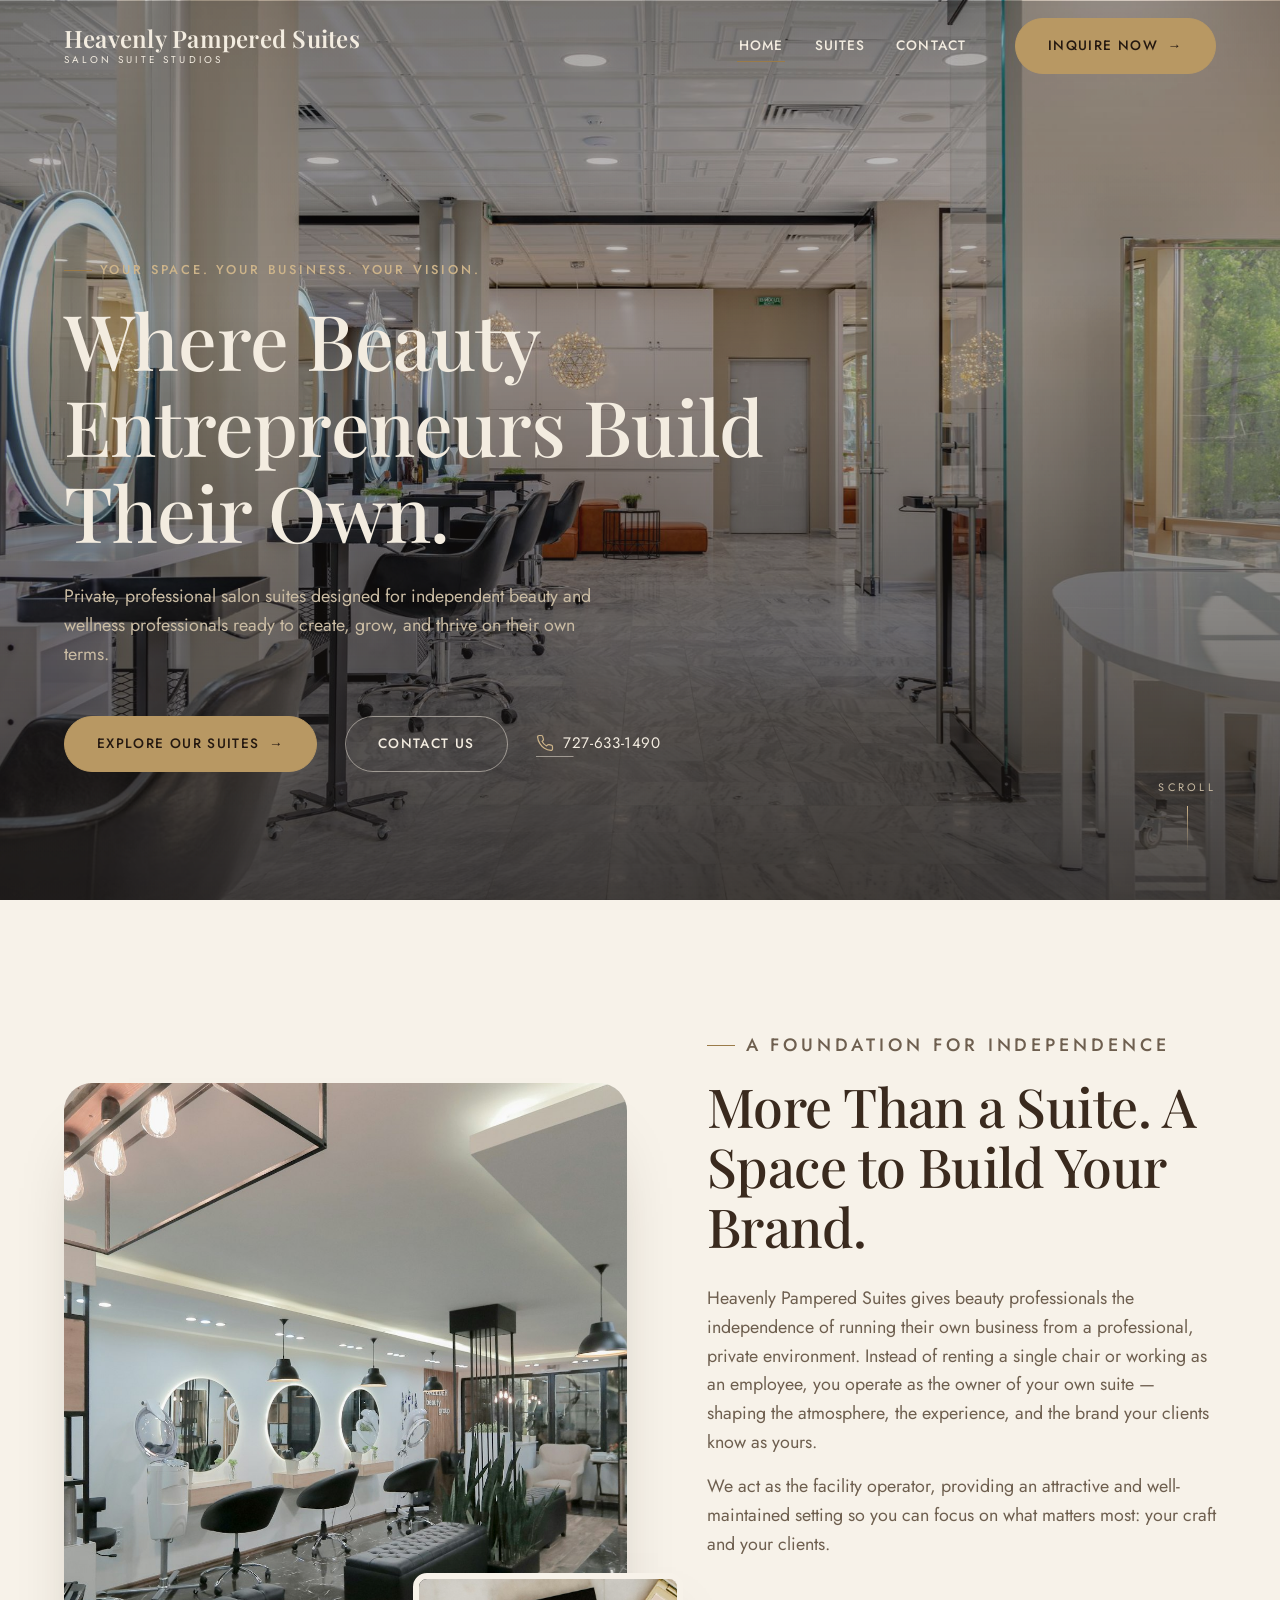
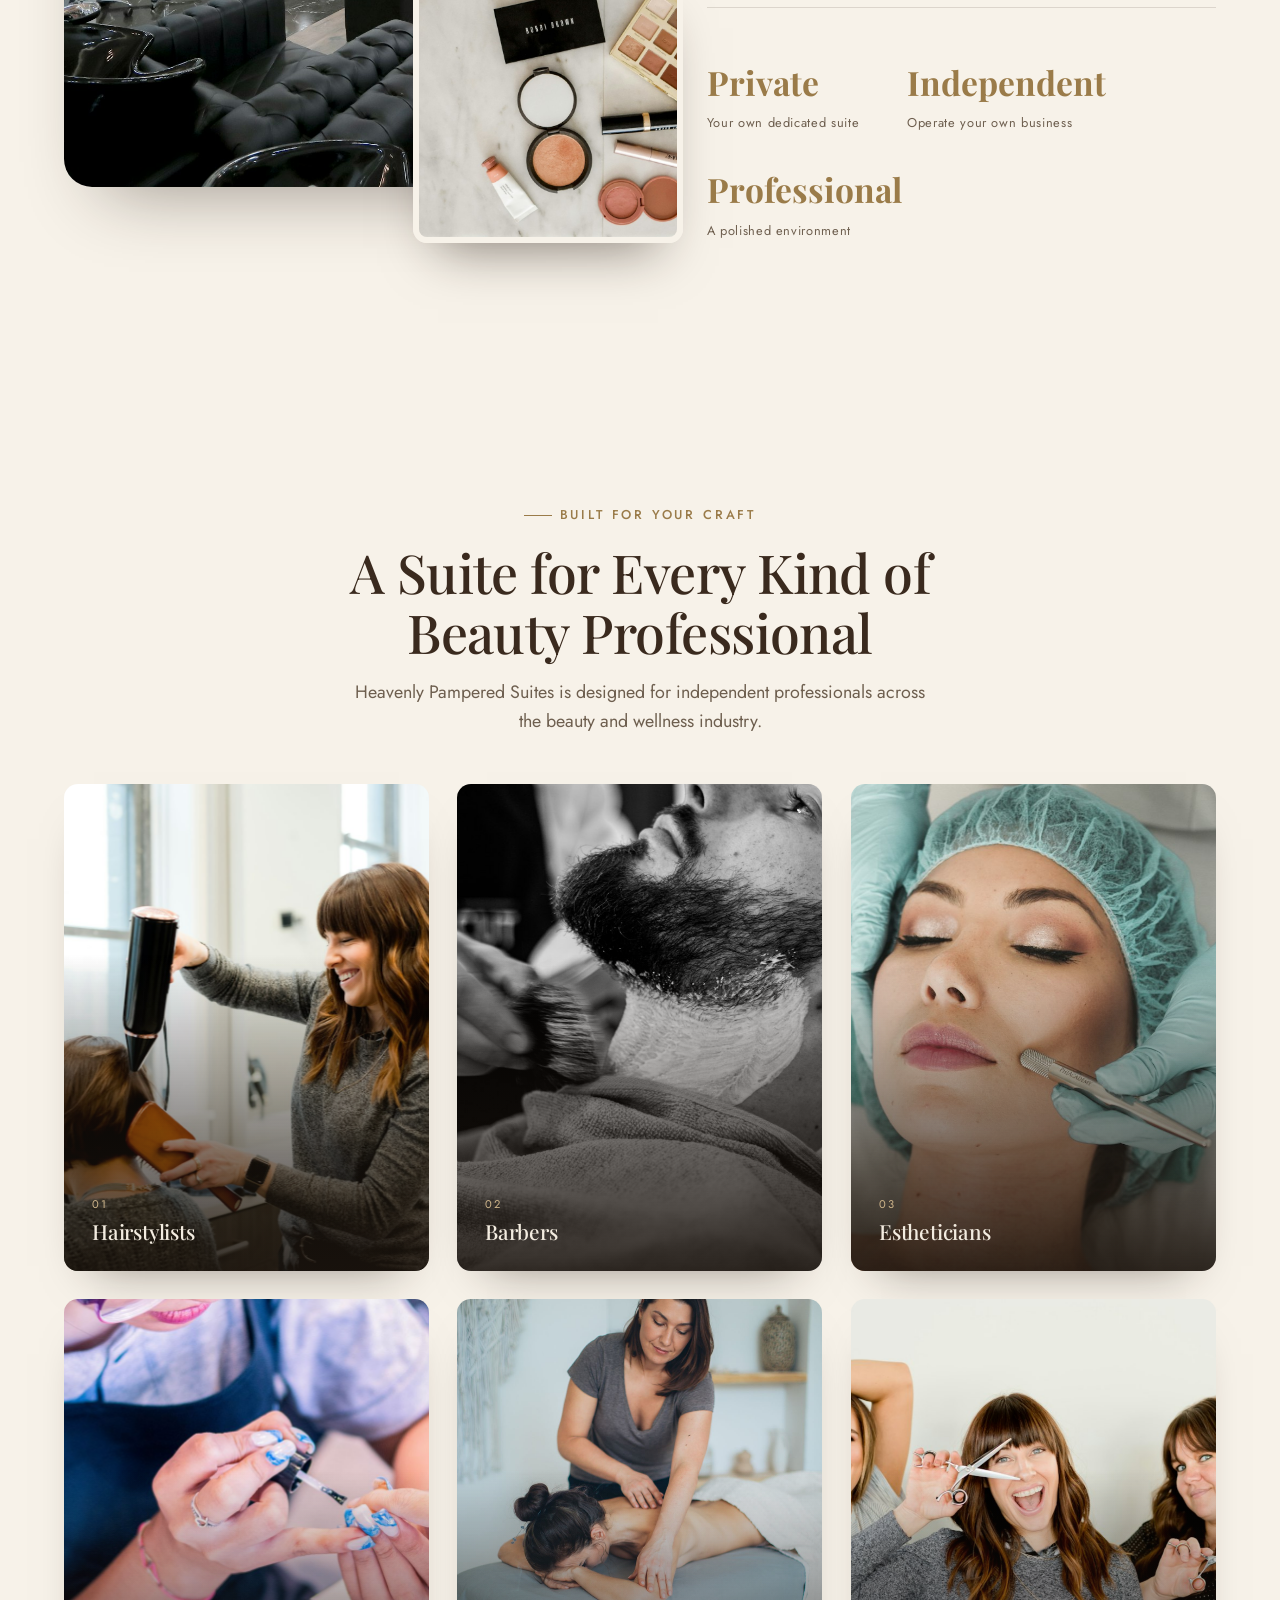
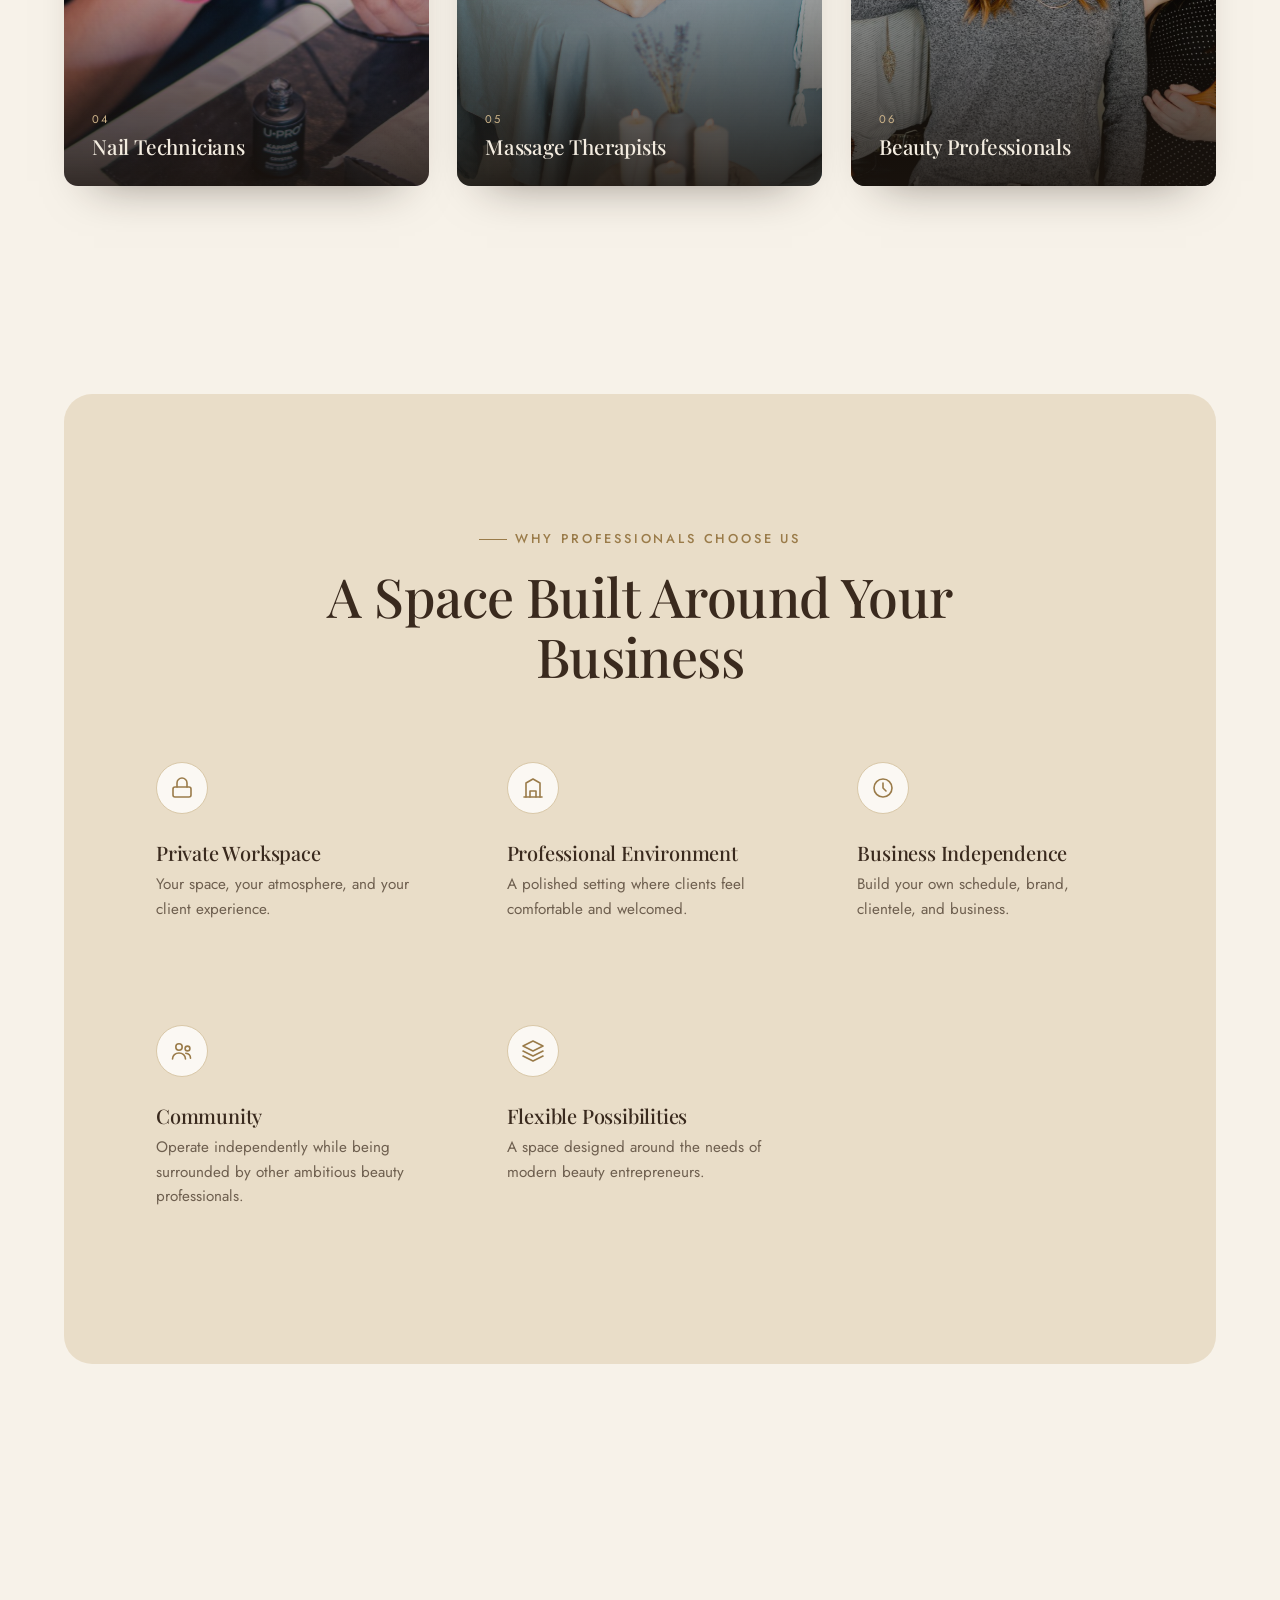
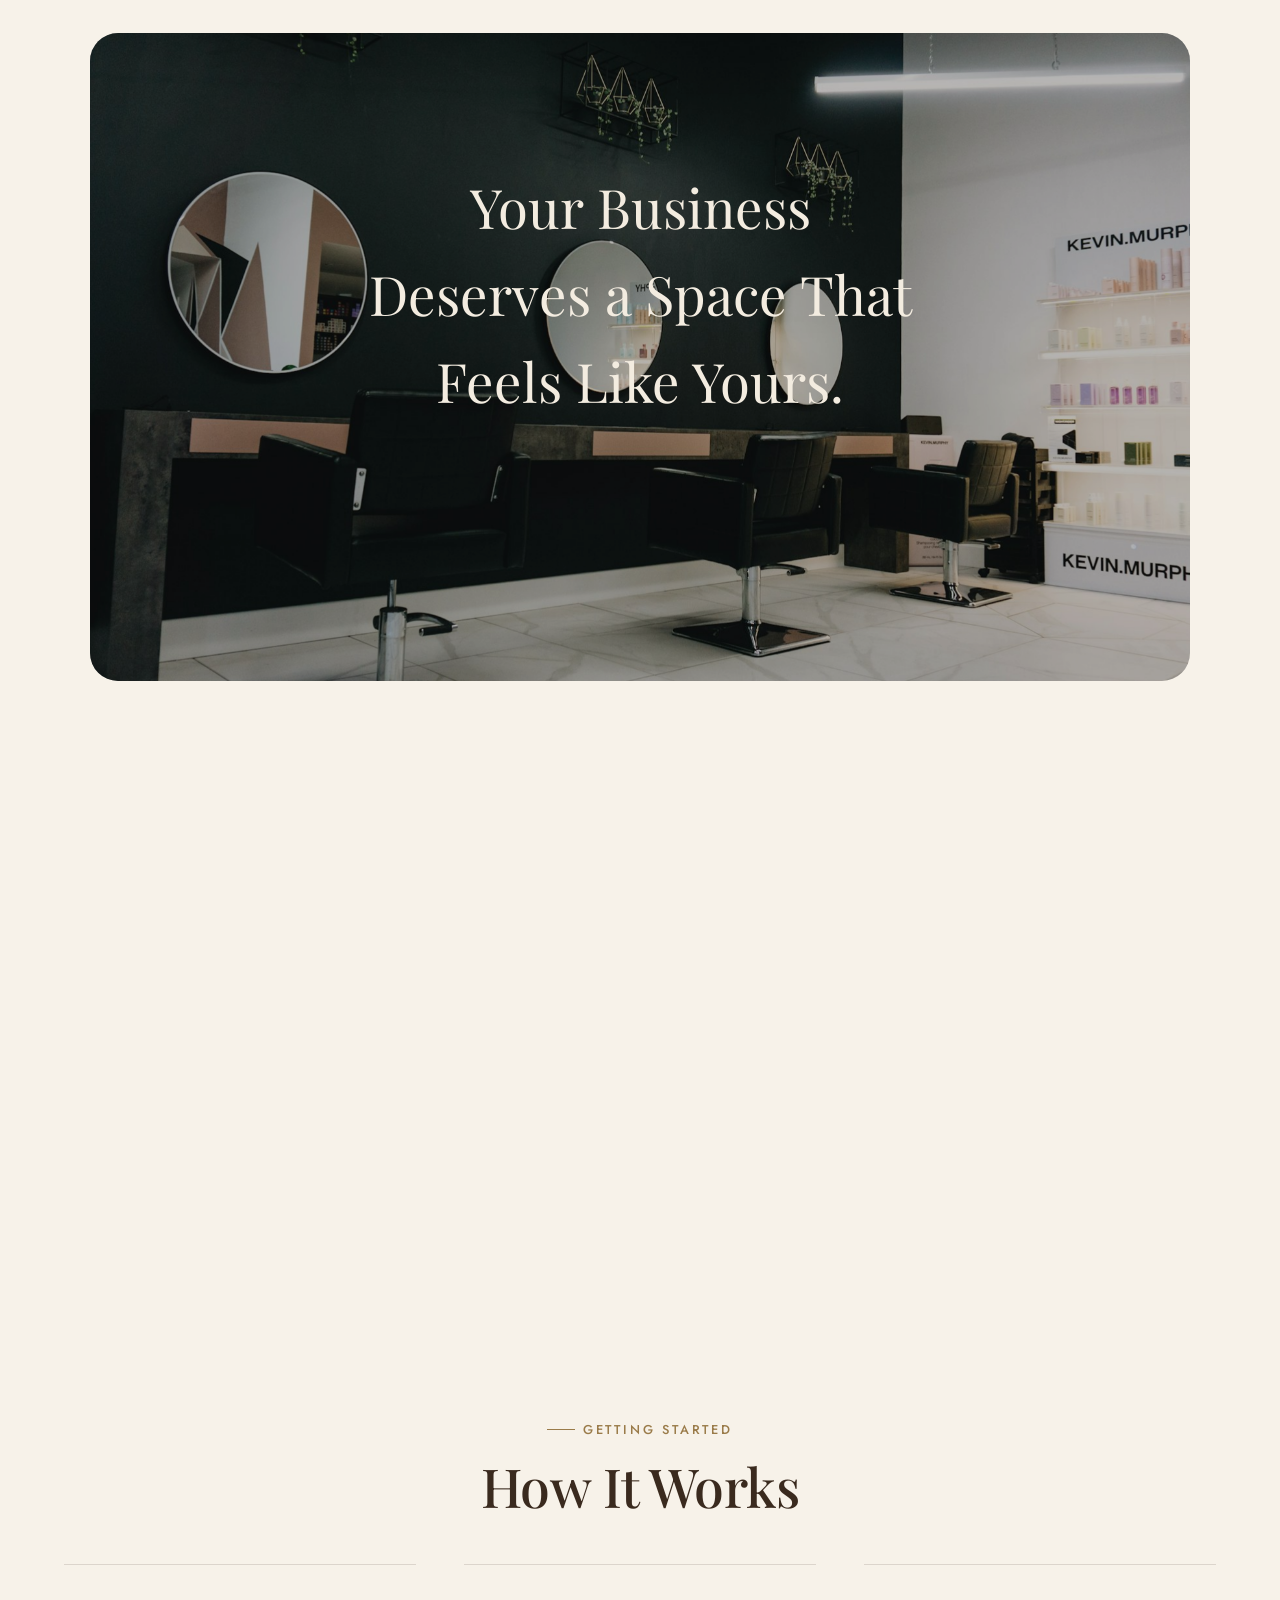
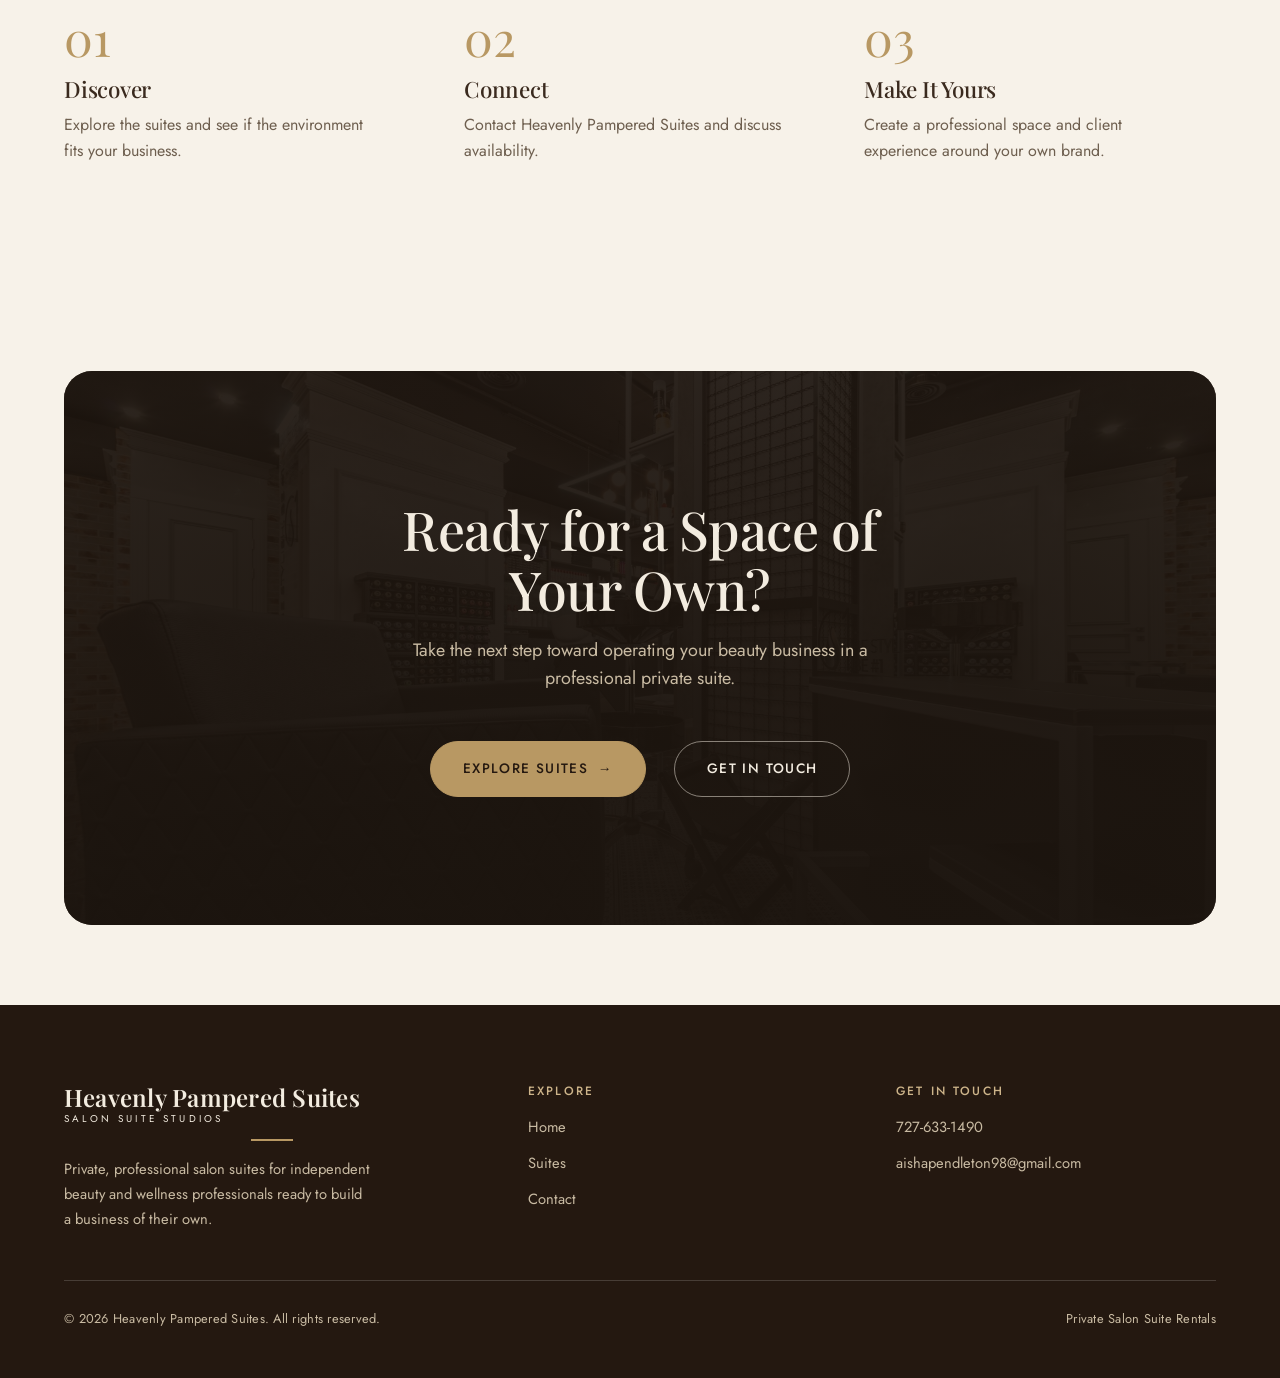
==== commit f7887480: "Version CSS/JS asset URLs to bust Hostinger's CDN cache Verified on the live demo URL that the hcdn " ====
--- a/index.html
+++ b/index.html
@@ -19,8 +19,8 @@
   <link rel="preconnect" href="https://fonts.gstatic.com" crossorigin />
   <link href="https://fonts.googleapis.com/css2?family=Playfair+Display:wght@500;600;700&family=Jost:wght@400;500;600&display=swap" rel="stylesheet" />
 
-  <link rel="stylesheet" href="assets/css/style.css" />
-  <link rel="stylesheet" href="assets/css/responsive.css" />
+  <link rel="stylesheet" href="assets/css/style.css?v=2" />
+  <link rel="stylesheet" href="assets/css/responsive.css?v=2" />
 
   <script type="application/ld+json">
   {
@@ -349,7 +349,7 @@
   </footer>
 
   <script>document.getElementById("year").textContent = new Date().getFullYear();</script>
-  <script src="assets/js/animations.js"></script>
-  <script src="assets/js/main.js"></script>
+  <script src="assets/js/animations.js?v=2"></script>
+  <script src="assets/js/main.js?v=2"></script>
 </body>
 </html>
--- a/assets/css/style.css
+++ b/assets/css/style.css
@@ -70,8 +70,6 @@
 
 html {
   scroll-behavior: smooth;
-  overflow-x: hidden;
-  width: 100%;
 }
 
 body {
@@ -83,7 +81,6 @@
   line-height: 1.6;
   -webkit-font-smoothing: antialiased;
   text-rendering: optimizeLegibility;
-  overflow-x: hidden;
 }
 
 img {
@@ -774,7 +771,8 @@
 
 .intro-stats {
   display: flex;
-  gap: var(--space-lg);
+  flex-wrap: wrap;
+  gap: var(--space-md) var(--space-lg);
   margin-top: var(--space-lg);
   padding-top: var(--space-lg);
   border-top: 1px solid var(--color-border);
@@ -927,6 +925,7 @@
   align-items: center;
   justify-content: center;
   overflow: hidden;
+  will-change: opacity, transform;
 }
 
 .immersive-media {
@@ -1163,7 +1162,7 @@
 }
 
 [data-reveal="left"] {
-  transform: translateX(-50px);
+  transform: translateX(clamp(-50px, -4vw, -14px));
 }
 
 [data-reveal="left"].is-visible {
@@ -1171,7 +1170,7 @@
 }
 
 [data-reveal="right"] {
-  transform: translateX(50px);
+  transform: translateX(clamp(14px, 4vw, 50px));
 }
 
 [data-reveal="right"].is-visible {
@@ -1602,6 +1601,10 @@
   border-top: 1px solid var(--color-border-light);
 }
 
+.contact-method > div {
+  min-width: 0;
+}
+
 .contact-method:first-of-type {
   border-top: none;
 }
@@ -1626,6 +1629,7 @@
 .contact-method a,
 .contact-method span {
   font-size: 1.02rem;
+  overflow-wrap: anywhere;
 }
 
 .contact-method .label {
@@ -1830,9 +1834,14 @@
   }
 
   .immersive-text,
+  .immersive-sticky,
   .pro-card,
   .who-card img,
   .gallery-item img {
     transform: none !important;
   }
-}
+
+  .immersive-sticky {
+    opacity: 1 !important;
+  }
+}
--- a/assets/css/responsive.css
+++ b/assets/css/responsive.css
@@ -204,11 +204,6 @@
 
   .form-row {
     grid-template-columns: 1fr;
-  }
-
-  .intro-stats {
-    gap: var(--space-md);
-    flex-wrap: wrap;
   }
 
   .intro-stats div strong {
@@ -281,9 +276,9 @@
   }
 
   .intro-media .img-detail {
-    width: 55%;
-    right: -6%;
-    bottom: -10%;
+    width: 52%;
+    right: 0;
+    bottom: -8%;
   }
 
   .pro-grid {
